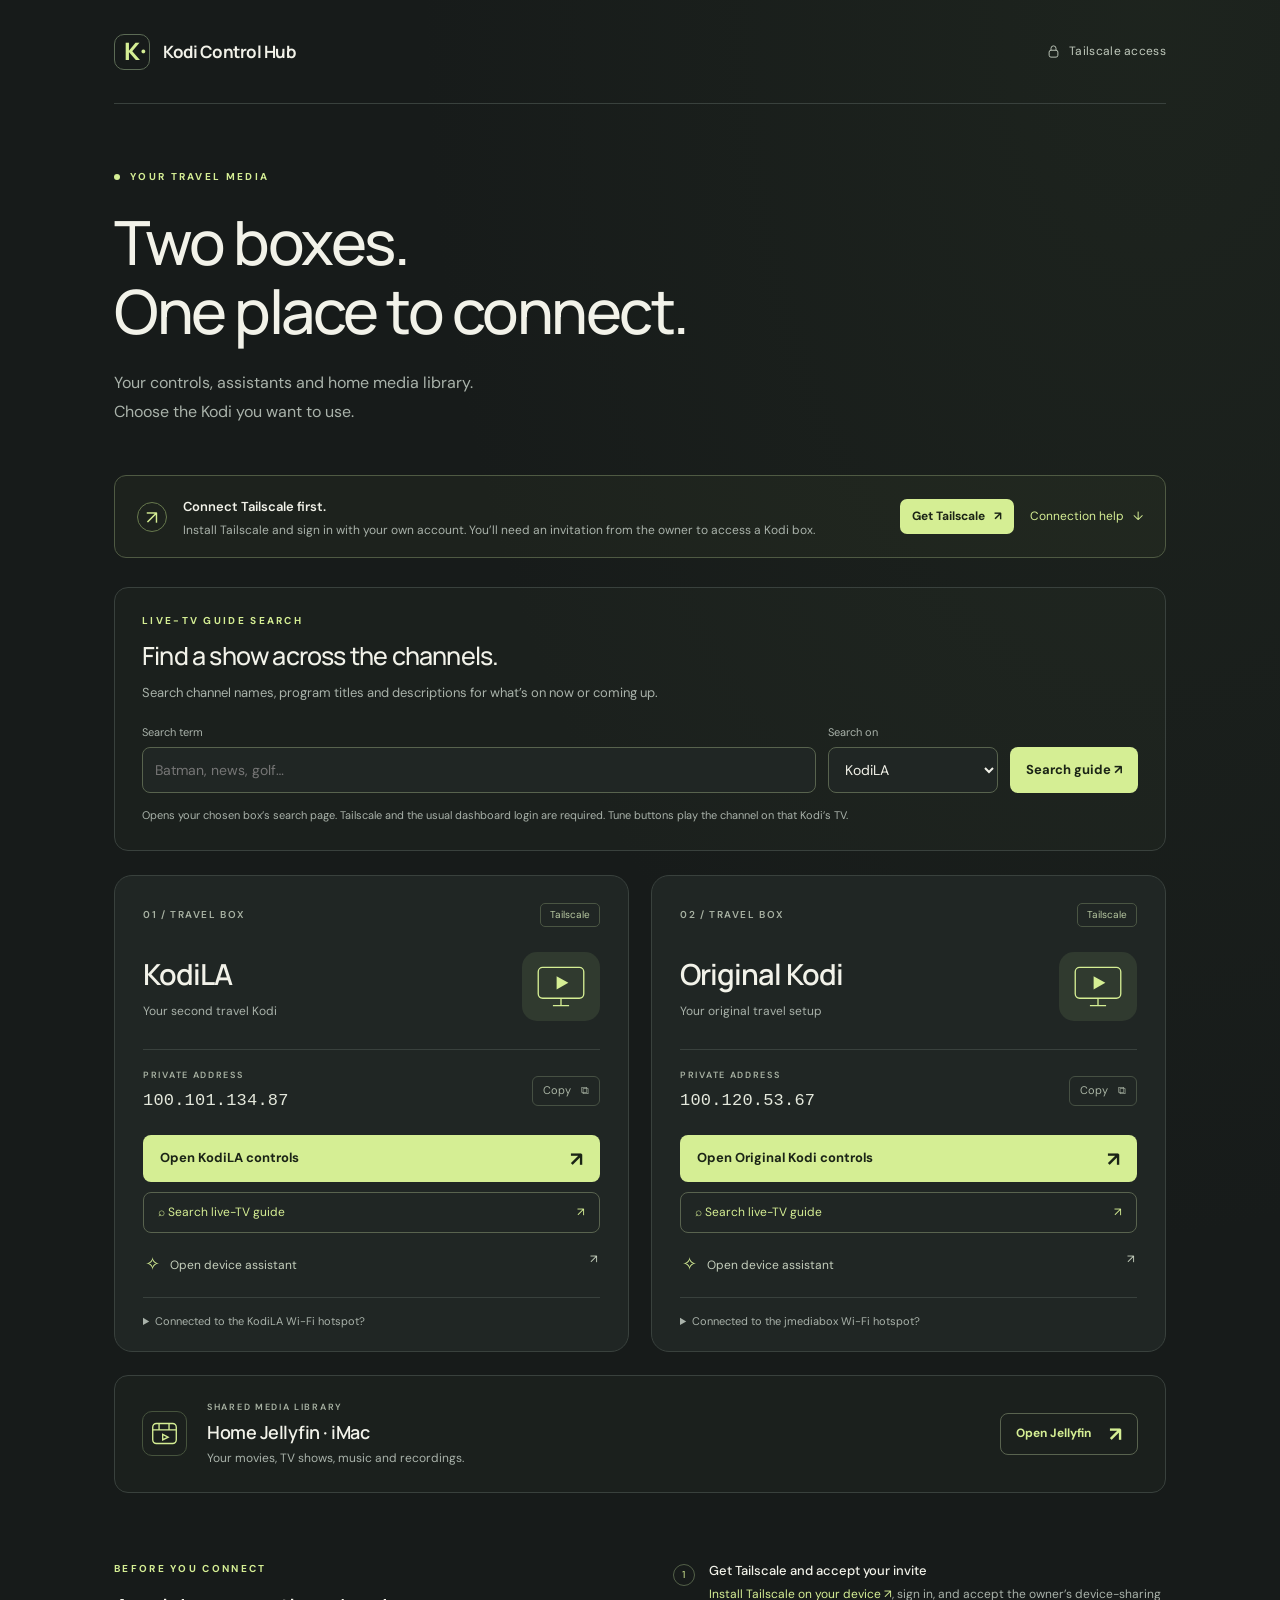
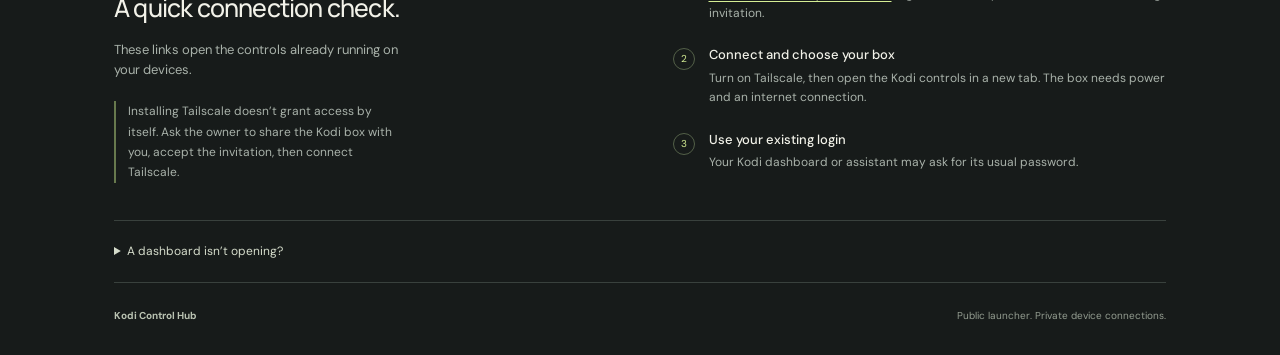
==== index.html @ d9ccdc65 "Add live TV channel and program guide search" ====
<!doctype html>
<html lang="en">
<head>
  <meta charset="utf-8"><meta name="viewport" content="width=device-width, initial-scale=1">
  <meta name="description" content="Access links for KodiLA, Original Kodi and the iMac media library. Tailscale access is required.">
  <meta name="theme-color" content="#171b1a">
  <title>Kodi Control Hub</title>
  <link rel="icon" href="icon.svg" type="image/svg+xml">
  <link rel="stylesheet" href="style.css">
</head>
<body>
  <div class="shell">
    <header class="topbar"><a class="brand" href="./" aria-label="Kodi Control Hub home"><span class="brand-mark" aria-hidden="true">K<span>·</span></span><span>Kodi Control Hub</span></a><span class="private"><svg viewBox="0 0 24 24" aria-hidden="true"><rect x="5" y="10" width="14" height="11" rx="3"/><path d="M8 10V7a4 4 0 0 1 8 0v3"/></svg>Tailscale access</span></header>
    <main>
      <section class="intro"><div class="eyebrow"><span></span> YOUR TRAVEL MEDIA</div><h1>Two boxes.<br>One place to connect.</h1><p>Your controls, assistants and home media library.<br class="desktop-break"> Choose the Kodi you want to use.</p></section>
      <aside class="connection-note"><span class="connection-icon" aria-hidden="true">↗</span><div><strong>Connect Tailscale first.</strong><p>Install Tailscale and sign in with your own account. You’ll need an invitation from the owner to access a Kodi box.</p></div><nav class="connection-actions" aria-label="Tailscale setup"><a class="get-tailscale" href="https://tailscale.com/download" target="_blank" rel="noopener noreferrer">Get Tailscale <span aria-hidden="true">↗</span></a><a href="#connection-help">Connection help <span aria-hidden="true">↓</span></a></nav></aside>
      <section class="hub-tv-search" aria-labelledby="hub-search-title"><div class="eyebrow">LIVE-TV GUIDE SEARCH</div><h2 id="hub-search-title">Find a show across the channels.</h2><p>Search channel names, program titles and descriptions for what’s on now or coming up.</p><form id="live-tv-search" action="http://100.101.134.87:18802/tv-search" method="get" target="_blank" rel="noopener noreferrer"><div class="search-field"><label for="live-tv-query">Search term</label><input id="live-tv-query" name="q" type="search" maxlength="120" required placeholder="Batman, news, golf…" enterkeyhint="search"></div><div class="search-field"><label for="live-tv-device">Search on</label><select id="live-tv-device"><option value="la">KodiLA</option><option value="original">Original Kodi</option></select></div><button type="submit">Search guide <span aria-hidden="true">↗</span></button></form><p class="search-caption">Opens your chosen box’s search page. Tailscale and the usual dashboard login are required. Tune buttons play the channel on that Kodi’s TV.</p></section>
      <section class="devices" aria-label="Your Kodi machines">
        <article class="device" data-device="la">
          <div class="card-top"><span class="device-number">01 / TRAVEL BOX</span><span class="connection-tag">Tailscale</span></div>
          <div class="device-heading"><div><h2>KodiLA</h2><p>Your second travel Kodi</p></div><div class="screen-icon" aria-hidden="true"><svg viewBox="0 0 76 64"><rect x="7" y="6" width="62" height="42" rx="6"/><path d="M27 58h22M38 48v10"/><path class="play" d="m32 18 16 9-16 9z"/></svg></div></div>
          <div class="address-row"><div><span class="field-label">PRIVATE ADDRESS</span><code>100.101.134.87</code></div><button class="copy" data-copy="http://100.101.134.87:18802" aria-label="Copy KodiLA dashboard address">Copy <span aria-hidden="true">⧉</span></button></div>
          <a class="button primary" href="http://100.101.134.87:18802/" target="_blank" rel="noopener noreferrer">Open KodiLA controls <span aria-hidden="true">↗</span></a>
          <a class="guide-search" href="http://100.101.134.87:18802/tv-search" target="_blank" rel="noopener noreferrer"><span>⌕ Search live-TV guide</span><span aria-hidden="true">↗</span></a>
          <a class="assistant" href="http://100.101.134.87:18800/" target="_blank" rel="noopener noreferrer"><span><span class="spark" aria-hidden="true">✧</span> Open device assistant</span><span aria-hidden="true">↗</span></a>
          <details class="hotspot"><summary>Connected to the KodiLA Wi-Fi hotspot?</summary><p>Open controls at the hotspot address. Tailscale is not required on this connection.</p><a href="http://172.31.253.1/" target="_blank" rel="noopener noreferrer">172.31.253.1 <span aria-hidden="true">↗</span></a></details>
        </article>
        <article class="device" data-device="original">
          <div class="card-top"><span class="device-number">02 / TRAVEL BOX</span><span class="connection-tag">Tailscale</span></div>
          <div class="device-heading"><div><h2>Original Kodi</h2><p>Your original travel setup</p></div><div class="screen-icon" aria-hidden="true"><svg viewBox="0 0 76 64"><rect x="7" y="6" width="62" height="42" rx="6"/><path d="M27 58h22M38 48v10"/><path class="play" d="m32 18 16 9-16 9z"/></svg></div></div>
          <div class="address-row"><div><span class="field-label">PRIVATE ADDRESS</span><code>100.120.53.67</code></div><button class="copy" data-copy="http://100.120.53.67:18802" aria-label="Copy Original Kodi dashboard address">Copy <span aria-hidden="true">⧉</span></button></div>
          <a class="button primary" href="http://100.120.53.67:18802/" target="_blank" rel="noopener noreferrer">Open Original Kodi controls <span aria-hidden="true">↗</span></a>
          <a class="guide-search" href="http://100.120.53.67:18802/tv-search" target="_blank" rel="noopener noreferrer"><span>⌕ Search live-TV guide</span><span aria-hidden="true">↗</span></a>
          <a class="assistant" href="http://100.120.53.67:18800/" target="_blank" rel="noopener noreferrer"><span><span class="spark" aria-hidden="true">✧</span> Open device assistant</span><span aria-hidden="true">↗</span></a>
          <details class="hotspot"><summary>Connected to the jmediabox Wi-Fi hotspot?</summary><p>Open controls at the hotspot address. Tailscale is not required on this connection.</p><a href="http://172.31.254.1/" target="_blank" rel="noopener noreferrer">172.31.254.1 <span aria-hidden="true">↗</span></a></details>
        </article>
      </section>
      <section class="library" aria-labelledby="library-title"><div class="library-icon" aria-hidden="true"><svg viewBox="0 0 32 32"><rect x="3" y="5" width="26" height="22" rx="4"/><path d="M3 12h26M10 5v7M21 5v7m-7 5 6 3-6 3z"/></svg></div><div><span class="field-label">SHARED MEDIA LIBRARY</span><h2 id="library-title">Home Jellyfin · iMac</h2><p>Your movies, TV shows, music and recordings.</p></div><a class="button secondary" href="http://100.117.16.53:8096/" target="_blank" rel="noopener noreferrer">Open Jellyfin <span aria-hidden="true">↗</span></a></section>
      <section class="help" id="connection-help"><div><span class="eyebrow">BEFORE YOU CONNECT</span><h2>A quick connection check.</h2><p>These links open the controls already running on your devices.</p><p class="access-explainer">Installing Tailscale doesn’t grant access by itself. Ask the owner to share the Kodi box with you, accept the invitation, then connect Tailscale.</p></div><div class="steps"><div><span>1</span><p><strong>Get Tailscale and accept your invite</strong><a class="inline-link" href="https://tailscale.com/download" target="_blank" rel="noopener noreferrer">Install Tailscale on your device ↗</a>, sign in, and accept the owner’s device-sharing invitation.</p></div><div><span>2</span><p><strong>Connect and choose your box</strong>Turn on Tailscale, then open the Kodi controls in a new tab. The box needs power and an internet connection.</p></div><div><span>3</span><p><strong>Use your existing login</strong>Your Kodi dashboard or assistant may ask for its usual password.</p></div></div></section>
      <details class="troubleshooting"><summary>A dashboard isn’t opening?</summary><p>Confirm Tailscale is connected and the Kodi box is powered on. Try the same link in your regular browser if an in-app browser cannot reach it. When using a box’s own Wi-Fi hotspot, use the hotspot link on its card instead.</p><p>This page does not monitor device status. Opening a link checks the connection from the device you are using.</p></details>
    </main>
    <footer><span>Kodi Control Hub</span><span>Public launcher. Private device connections.</span></footer>
  </div>
  <div class="toast" role="status" aria-live="polite"></div>
  <script src="app.js" defer></script>
</body>
</html>
---- style.css ----
@import url('https://fonts.googleapis.com/css2?family=DM+Sans:wght@400;500;600;700&family=Manrope:wght@400;500;600;700;800&display=swap');
.hub-tv-search{border:1px solid var(--line);border-radius:14px;background:#d5ee9406;padding:25px 27px;margin-bottom:24px}.hub-tv-search h2{font-family:Manrope,system-ui,sans-serif;font-size:25px;line-height:1.35;font-weight:500;letter-spacing:-.8px;margin:10px 0}.hub-tv-search>p{font-size:13px;color:var(--muted);margin:0 0 20px}.hub-tv-search form{display:grid;grid-template-columns:minmax(0,1fr) 170px auto;gap:12px;align-items:end}.search-field{display:flex;flex-direction:column;gap:6px}.search-field label{font-size:11px;color:var(--muted)}.search-field input,.search-field select{width:100%;min-width:0;min-height:46px;border:1px solid #58634e;border-radius:8px;padding:10px 12px;background:var(--card);color:var(--text);font:inherit;font-size:14px}.hub-tv-search button{min-height:46px;border:0;border-radius:8px;background:var(--accent);color:var(--dark);padding:10px 16px;cursor:pointer;font-size:13px;font-weight:700;white-space:nowrap}.hub-tv-search button:hover{background:#e2f8ac}.hub-tv-search .search-caption{font-size:11px;line-height:1.7;margin:13px 0 0}.guide-search{display:flex;justify-content:space-between;align-items:center;border:1px solid #59634f;border-radius:8px;color:var(--accent);padding:10px 14px;margin-top:10px;font-size:12px}.guide-search:hover{background:#d5ee9410}@media(max-width:740px){.hub-tv-search{padding:22px}.hub-tv-search form{grid-template-columns:minmax(0,1fr) auto}.hub-tv-search .search-field:first-child{grid-column:1/-1}}
.connection-actions{display:flex;align-items:center;gap:16px;margin-left:auto;flex-shrink:0}.connection-actions a{white-space:nowrap;font-size:12px;color:var(--accent)}.connection-actions .get-tailscale{padding:8px 12px;background:var(--accent);color:var(--dark);border-radius:7px;font-weight:700}.connection-actions .get-tailscale:hover{background:#e2f8ac}.connection-actions a span{margin-left:6px}.inline-link{color:var(--accent);text-decoration:underline;text-underline-offset:3px}.help>div>.access-explainer{font-size:12px;line-height:1.7;border-left:2px solid #67794d;padding-left:12px;margin-top:20px}@media(max-width:740px){.connection-note .connection-actions{margin-left:42px;flex-wrap:wrap;gap:12px;min-width:0}}
:root{color-scheme:dark;--bg:#171b1a;--card:#202624;--line:#39413d;--text:#f2f2e9;--muted:#a9b2aa;--accent:#d5ee94;--dark:#1b2416}*{box-sizing:border-box}html{scroll-behavior:smooth;scroll-padding-top:30px}body{margin:0;background:var(--bg);color:var(--text);font-family:'DM Sans',system-ui,sans-serif;font-size:16px;line-height:1.6;background-image:radial-gradient(ellipse at 90% 0%,#35452d35,transparent 45%)}a{color:inherit;text-decoration:none}button{font:inherit}a,button,summary{-webkit-tap-highlight-color:transparent}a:focus-visible,button:focus-visible,summary:focus-visible{outline:3px solid var(--accent);outline-offset:5px}button,a,summary{touch-action:manipulation}.shell{max-width:1140px;margin:auto;padding:0 44px}.topbar{height:104px;display:flex;align-items:center;justify-content:space-between;border-bottom:1px solid var(--line)}.brand{display:flex;align-items:center;gap:13px;font-family:Manrope,system-ui,sans-serif;font-size:17px;font-weight:700;letter-spacing:-.5px}.brand-mark{display:grid;place-content:center;width:36px;height:36px;border:1px solid #5c6b55;border-radius:10px;color:var(--accent);font-size:24px;font-weight:800;position:relative}.brand-mark span{position:absolute;right:3px;bottom:-1px}.private{display:flex;gap:8px;align-items:center;font-size:12px;letter-spacing:.3px;color:#c0c9bc}.private svg{width:15px;height:15px;fill:none;stroke:currentColor;stroke-width:1.5}.intro{padding:65px 0 33px}.eyebrow{font-size:10px;letter-spacing:2.3px;font-weight:700;color:var(--accent);display:flex;align-items:center;gap:10px}.eyebrow>span{width:6px;height:6px;background:var(--accent);border-radius:100%}h1{font-family:Manrope,system-ui,sans-serif;font-size:clamp(39px,5vw,61px);font-weight:500;line-height:1.13;letter-spacing:-2.5px;margin:23px 0 23px}.intro>p{color:var(--muted);font-size:16px;line-height:1.8}.connection-note{display:flex;align-items:center;gap:16px;border:1px solid #4f5a43;background:#9db9680b;border-radius:12px;padding:17px 22px;margin:0 0 29px}.connection-icon{flex-shrink:0;border:1px solid #67794d;color:var(--accent);width:30px;height:30px;display:grid;place-items:center;border-radius:50%;font-size:19px}.connection-note strong{font-size:13px;font-weight:600}.connection-note p{margin:2px 0 0;color:var(--muted);font-size:12px}.connection-note>a{white-space:nowrap;font-size:12px;color:var(--accent);margin-left:auto}.connection-note>a span{margin-left:8px}.devices{display:grid;grid-template-columns:1fr 1fr;gap:22px}.device{background:var(--card);border:1px solid var(--line);border-radius:18px;padding:27px 28px 17px;min-width:0}.card-top{display:flex;justify-content:space-between;align-items:center}.device-number{font-size:10px;color:#a8b2a3;font-weight:600;letter-spacing:1.6px}.connection-tag{font-size:10px;padding:3px 9px;border:1px solid #4a5543;border-radius:5px;color:#b8c9a2}.device-heading{display:flex;align-items:center;justify-content:space-between;padding:24px 0 27px;gap:14px}.device h2{font-family:Manrope,system-ui,sans-serif;font-size:29px;letter-spacing:-1px;font-weight:600;margin:0}.device-heading p{color:var(--muted);font-size:12px;margin:5px 0 0}.screen-icon{height:69px;width:78px;flex-shrink:0;background:#303a2f;border-radius:15px;padding:11px;color:var(--accent)}.screen-icon svg{width:100%;height:100%;fill:none;stroke:currentColor;stroke-width:1.8}.screen-icon .play{fill:currentColor;stroke:none}.address-row{border-top:1px solid var(--line);padding:18px 0 21px;display:flex;justify-content:space-between;align-items:center;gap:12px}.field-label{font-size:9px;letter-spacing:1.7px;color:#a8b2a3;font-weight:600;display:block}code{font-size:17px;letter-spacing:.2px;display:block;margin-top:5px;color:#e4e8dc}.copy{background:transparent;color:#aab5a5;border:1px solid #465043;border-radius:6px;padding:5px 10px;cursor:pointer;font-size:11px}.copy span{margin-left:7px}.copy:hover{color:var(--accent);border-color:#849468}.button{display:flex;justify-content:space-between;align-items:center;gap:18px;font-size:13px;font-weight:700;min-height:47px;padding:12px 17px;border-radius:8px;transition:background .15s,transform .15s}.button:hover{transform:translateY(-1px)}.button.primary{color:var(--dark);background:var(--accent)}.button.primary:hover{background:#e2f8ac}.button>span{font-size:20px;line-height:1}.assistant{display:flex;justify-content:space-between;gap:10px;font-size:12px;padding:17px 2px 18px;color:#c5cfbd}.assistant:hover{color:var(--accent)}.spark{color:var(--accent);font-size:18px;margin-right:7px;vertical-align:-1px}.hotspot{border-top:1px solid var(--line);padding-top:12px;color:var(--muted);font-size:11px}.hotspot summary{cursor:pointer;line-height:1.6;padding:3px 0}.hotspot p{margin:12px 0 7px}.hotspot a{display:flex;justify-content:space-between;font-family:monospace;color:var(--accent);padding:6px 0 12px;font-size:13px}.library{margin-top:23px;background:#d5ee9406;border:1px solid var(--line);border-radius:14px;padding:24px 27px;display:flex;align-items:center;gap:20px}.library-icon{height:45px;width:45px;flex-shrink:0;padding:7px;color:var(--accent);border:1px solid #46533d;border-radius:10px}.library-icon svg{height:100%;width:100%;fill:none;stroke:currentColor;stroke-width:1.5}.library h2{font-family:Manrope,system-ui,sans-serif;font-size:18px;letter-spacing:-.5px;font-weight:600;margin:4px 0 0}.library p{font-size:12px;color:var(--muted);margin:2px 0 0}.secondary{margin-left:auto;border:1px solid #59634f;color:var(--accent);white-space:nowrap;font-size:12px;min-height:42px;padding:9px 15px}.secondary:hover{background:#d5ee9410}.help{display:grid;grid-template-columns:1fr 1fr;gap:65px;margin-top:68px;padding-bottom:25px}.help h2{font-family:Manrope,system-ui,sans-serif;font-size:25px;line-height:1.3;letter-spacing:-.8px;font-weight:500;margin:15px 0}.help>div>p{font-size:13px;color:var(--muted);max-width:290px}.steps>div{display:flex;gap:14px;margin-bottom:22px}.steps>div>span{font-size:10px;width:22px;height:22px;border:1px solid #536048;border-radius:50%;display:grid;place-content:center;flex-shrink:0;color:var(--accent);margin-top:3px}.steps p{font-size:12px;color:var(--muted);margin:0}.steps strong{display:block;color:var(--text);font-size:13px;font-weight:500;margin-bottom:3px}.troubleshooting{border-top:1px solid var(--line);padding:21px 0;color:var(--muted);font-size:12px}.troubleshooting summary{cursor:pointer;color:#d5dccb}.troubleshooting p{max-width:750px}footer{display:flex;justify-content:space-between;gap:15px;padding:25px 0 31px;border-top:1px solid var(--line);font-size:10px;color:#949d91}footer>span:first-child{font-weight:700;color:#bac3b2}.toast{position:fixed;bottom:26px;left:50%;transform:translate(-50%,20px);padding:11px 19px;background:var(--accent);color:#182013;border-radius:9px;font-size:13px;box-shadow:0 6px 30px #0004;opacity:0;pointer-events:none;transition:opacity .2s,transform .2s}.toast.visible{opacity:1;transform:translate(-50%,0)}@media(max-width:740px){.shell{padding:0 22px;max-width:540px}.topbar{height:82px}.brand{font-size:15px;gap:9px}.private{font-size:10px;gap:5px}.intro{padding-top:42px}h1{letter-spacing:-1.8px;font-size:43px}.intro>p{font-size:14px}.connection-note{padding:15px;gap:12px;align-items:flex-start;flex-wrap:wrap}.connection-note>div{flex:1;min-width:180px}.connection-note>a{margin-left:42px}.devices{grid-template-columns:1fr;gap:19px}.device{padding:25px 24px 16px}.device h2{font-size:28px}.library{padding:23px;gap:14px;flex-wrap:wrap}.library>div:nth-child(2){flex:1;min-width:190px}.secondary{margin:6px 0 0 59px}.help{grid-template-columns:1fr;gap:18px;margin-top:43px}.help>div>p{max-width:none}.steps>div{margin-bottom:20px}footer{font-size:9px;flex-direction:column;gap:4px}.desktop-break{display:none}}@media(prefers-reduced-motion:reduce){html{scroll-behavior:auto}*{transition:none!important}}
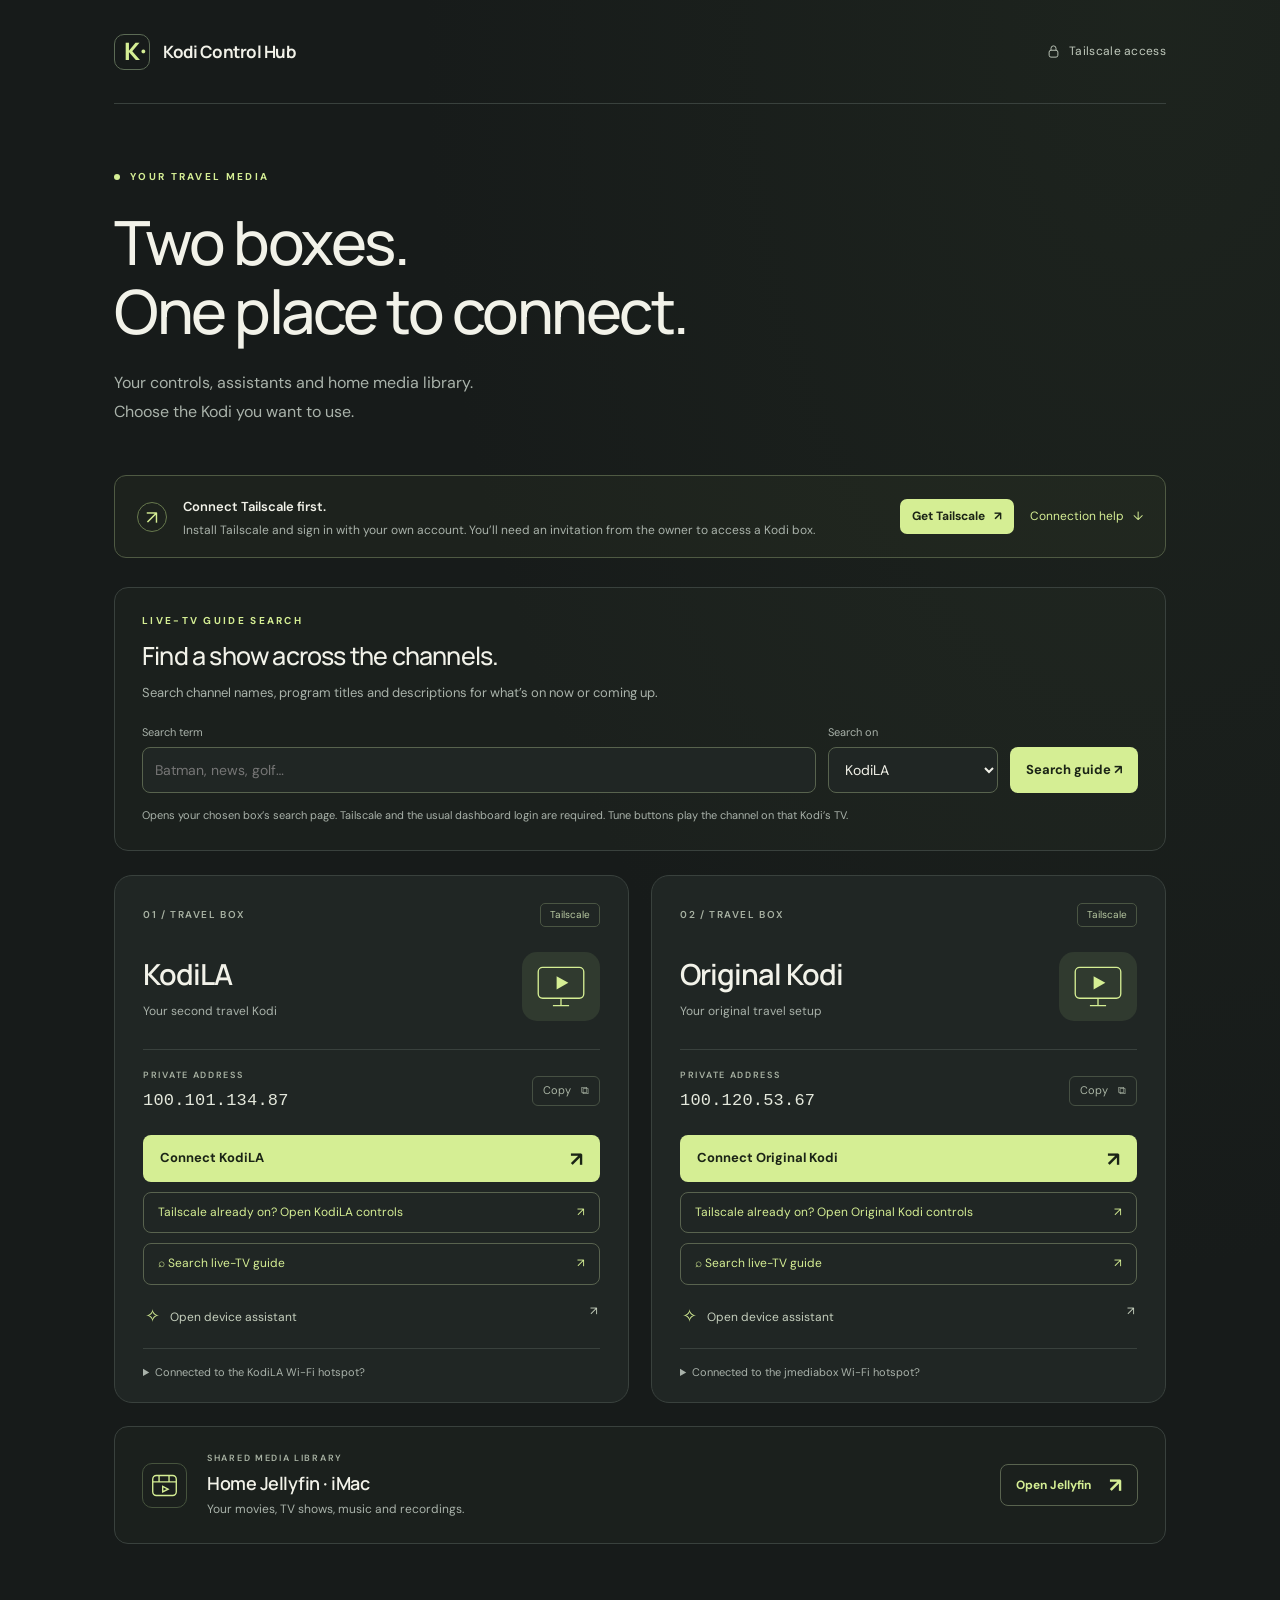
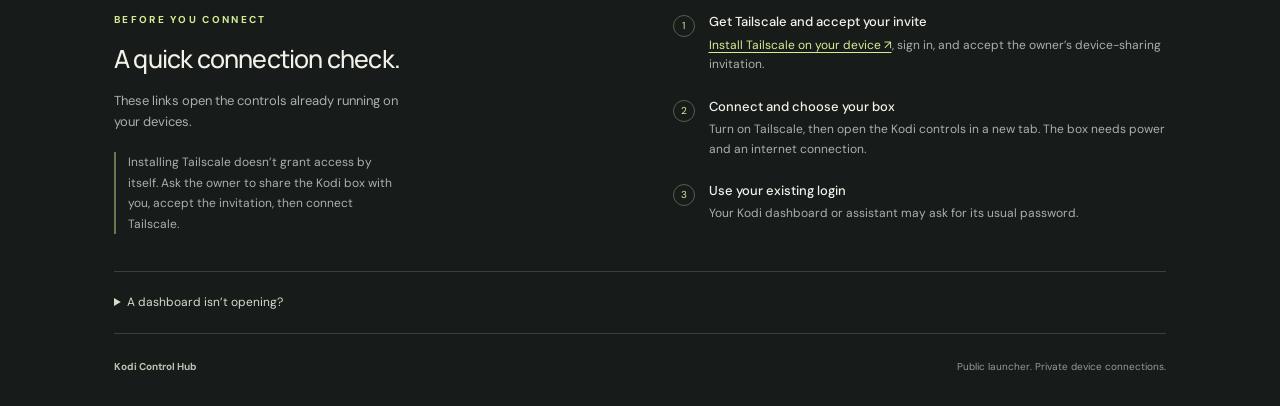
==== commit 37fd58d0: "Add per-box Tailscale app connection handoff" ====
--- a/index.html
+++ b/index.html
@@ -20,7 +20,8 @@
           <div class="card-top"><span class="device-number">01 / TRAVEL BOX</span><span class="connection-tag">Tailscale</span></div>
           <div class="device-heading"><div><h2>KodiLA</h2><p>Your second travel Kodi</p></div><div class="screen-icon" aria-hidden="true"><svg viewBox="0 0 76 64"><rect x="7" y="6" width="62" height="42" rx="6"/><path d="M27 58h22M38 48v10"/><path class="play" d="m32 18 16 9-16 9z"/></svg></div></div>
           <div class="address-row"><div><span class="field-label">PRIVATE ADDRESS</span><code>100.101.134.87</code></div><button class="copy" data-copy="http://100.101.134.87:18802" aria-label="Copy KodiLA dashboard address">Copy <span aria-hidden="true">⧉</span></button></div>
-          <a class="button primary" href="http://100.101.134.87:18802/" target="_blank" rel="noopener noreferrer">Open KodiLA controls <span aria-hidden="true">↗</span></a>
+          <a class="button primary" href="connect.html?device=la" data-connect-device="la">Connect KodiLA <span aria-hidden="true">↗</span></a>
+          <a class="guide-search" href="http://100.101.134.87:18802/" target="_blank" rel="noopener noreferrer"><span>Tailscale already on? Open KodiLA controls</span><span aria-hidden="true">↗</span></a>
           <a class="guide-search" href="http://100.101.134.87:18802/tv-search" target="_blank" rel="noopener noreferrer"><span>⌕ Search live-TV guide</span><span aria-hidden="true">↗</span></a>
           <a class="assistant" href="http://100.101.134.87:18800/" target="_blank" rel="noopener noreferrer"><span><span class="spark" aria-hidden="true">✧</span> Open device assistant</span><span aria-hidden="true">↗</span></a>
           <details class="hotspot"><summary>Connected to the KodiLA Wi-Fi hotspot?</summary><p>Open controls at the hotspot address. Tailscale is not required on this connection.</p><a href="http://172.31.253.1/" target="_blank" rel="noopener noreferrer">172.31.253.1 <span aria-hidden="true">↗</span></a></details>
@@ -29,12 +30,14 @@
           <div class="card-top"><span class="device-number">02 / TRAVEL BOX</span><span class="connection-tag">Tailscale</span></div>
           <div class="device-heading"><div><h2>Original Kodi</h2><p>Your original travel setup</p></div><div class="screen-icon" aria-hidden="true"><svg viewBox="0 0 76 64"><rect x="7" y="6" width="62" height="42" rx="6"/><path d="M27 58h22M38 48v10"/><path class="play" d="m32 18 16 9-16 9z"/></svg></div></div>
           <div class="address-row"><div><span class="field-label">PRIVATE ADDRESS</span><code>100.120.53.67</code></div><button class="copy" data-copy="http://100.120.53.67:18802" aria-label="Copy Original Kodi dashboard address">Copy <span aria-hidden="true">⧉</span></button></div>
-          <a class="button primary" href="http://100.120.53.67:18802/" target="_blank" rel="noopener noreferrer">Open Original Kodi controls <span aria-hidden="true">↗</span></a>
+          <a class="button primary" href="connect.html?device=original" data-connect-device="original">Connect Original Kodi <span aria-hidden="true">↗</span></a>
+          <a class="guide-search" href="http://100.120.53.67:18802/" target="_blank" rel="noopener noreferrer"><span>Tailscale already on? Open Original Kodi controls</span><span aria-hidden="true">↗</span></a>
           <a class="guide-search" href="http://100.120.53.67:18802/tv-search" target="_blank" rel="noopener noreferrer"><span>⌕ Search live-TV guide</span><span aria-hidden="true">↗</span></a>
           <a class="assistant" href="http://100.120.53.67:18800/" target="_blank" rel="noopener noreferrer"><span><span class="spark" aria-hidden="true">✧</span> Open device assistant</span><span aria-hidden="true">↗</span></a>
           <details class="hotspot"><summary>Connected to the jmediabox Wi-Fi hotspot?</summary><p>Open controls at the hotspot address. Tailscale is not required on this connection.</p><a href="http://172.31.254.1/" target="_blank" rel="noopener noreferrer">172.31.254.1 <span aria-hidden="true">↗</span></a></details>
         </article>
       </section>
+      <section class="connection-panel" id="connection-panel" aria-labelledby="connection-title" hidden><h2 id="connection-title">Connect to your Kodi</h2><p id="connection-status" role="status" aria-live="polite"></p><div class="connect-buttons"><a class="button primary" id="connection-app" href="https://tailscale.com/download" hidden>Open Tailscale app ↗</a><a class="button secondary" id="connection-controls" href="./">Open controls</a><button class="copy" id="connection-cancel" type="button" hidden>Cancel automatic opening</button></div><p class="connection-caption">Tap Connect in Tailscale if needed, then return to this page. It will open the selected box’s controls. The webpage cannot confirm VPN status or switch it on silently.</p></section>
       <section class="library" aria-labelledby="library-title"><div class="library-icon" aria-hidden="true"><svg viewBox="0 0 32 32"><rect x="3" y="5" width="26" height="22" rx="4"/><path d="M3 12h26M10 5v7M21 5v7m-7 5 6 3-6 3z"/></svg></div><div><span class="field-label">SHARED MEDIA LIBRARY</span><h2 id="library-title">Home Jellyfin · iMac</h2><p>Your movies, TV shows, music and recordings.</p></div><a class="button secondary" href="http://100.117.16.53:8096/" target="_blank" rel="noopener noreferrer">Open Jellyfin <span aria-hidden="true">↗</span></a></section>
       <section class="help" id="connection-help"><div><span class="eyebrow">BEFORE YOU CONNECT</span><h2>A quick connection check.</h2><p>These links open the controls already running on your devices.</p><p class="access-explainer">Installing Tailscale doesn’t grant access by itself. Ask the owner to share the Kodi box with you, accept the invitation, then connect Tailscale.</p></div><div class="steps"><div><span>1</span><p><strong>Get Tailscale and accept your invite</strong><a class="inline-link" href="https://tailscale.com/download" target="_blank" rel="noopener noreferrer">Install Tailscale on your device ↗</a>, sign in, and accept the owner’s device-sharing invitation.</p></div><div><span>2</span><p><strong>Connect and choose your box</strong>Turn on Tailscale, then open the Kodi controls in a new tab. The box needs power and an internet connection.</p></div><div><span>3</span><p><strong>Use your existing login</strong>Your Kodi dashboard or assistant may ask for its usual password.</p></div></div></section>
       <details class="troubleshooting"><summary>A dashboard isn’t opening?</summary><p>Confirm Tailscale is connected and the Kodi box is powered on. Try the same link in your regular browser if an in-app browser cannot reach it. When using a box’s own Wi-Fi hotspot, use the hotspot link on its card instead.</p><p>This page does not monitor device status. Opening a link checks the connection from the device you are using.</p></details>
@@ -43,5 +46,6 @@
   </div>
   <div class="toast" role="status" aria-live="polite"></div>
   <script src="app.js" defer></script>
+  <script src="connection.js" defer></script>
 </body>
 </html>
--- a/style.css
+++ b/style.css
@@ -1,4 +1,5 @@
 @import url('https://fonts.googleapis.com/css2?family=DM+Sans:wght@400;500;600;700&family=Manrope:wght@400;500;600;700;800&display=swap');
+.connection-panel{margin-top:24px;border:1px solid #67794d;border-radius:14px;padding:24px 27px;background:#d5ee9409}.connection-panel h2{font-family:Manrope,system-ui,sans-serif;font-size:23px;margin:0 0 12px}.connection-panel p{color:var(--muted);font-size:14px}.connect-buttons{display:flex;align-items:center;gap:12px;flex-wrap:wrap}.connect-buttons .secondary{margin:0}.connect-buttons .copy{min-height:42px}.connection-panel .connection-caption{font-size:12px;margin-bottom:0}.connection-panel[hidden],.connect-buttons [hidden]{display:none!important}@media(max-width:740px){.connection-panel{padding:22px}.connect-buttons{align-items:stretch;flex-direction:column}.connect-buttons .button{width:100%;margin:0}}
 .hub-tv-search{border:1px solid var(--line);border-radius:14px;background:#d5ee9406;padding:25px 27px;margin-bottom:24px}.hub-tv-search h2{font-family:Manrope,system-ui,sans-serif;font-size:25px;line-height:1.35;font-weight:500;letter-spacing:-.8px;margin:10px 0}.hub-tv-search>p{font-size:13px;color:var(--muted);margin:0 0 20px}.hub-tv-search form{display:grid;grid-template-columns:minmax(0,1fr) 170px auto;gap:12px;align-items:end}.search-field{display:flex;flex-direction:column;gap:6px}.search-field label{font-size:11px;color:var(--muted)}.search-field input,.search-field select{width:100%;min-width:0;min-height:46px;border:1px solid #58634e;border-radius:8px;padding:10px 12px;background:var(--card);color:var(--text);font:inherit;font-size:14px}.hub-tv-search button{min-height:46px;border:0;border-radius:8px;background:var(--accent);color:var(--dark);padding:10px 16px;cursor:pointer;font-size:13px;font-weight:700;white-space:nowrap}.hub-tv-search button:hover{background:#e2f8ac}.hub-tv-search .search-caption{font-size:11px;line-height:1.7;margin:13px 0 0}.guide-search{display:flex;justify-content:space-between;align-items:center;border:1px solid #59634f;border-radius:8px;color:var(--accent);padding:10px 14px;margin-top:10px;font-size:12px}.guide-search:hover{background:#d5ee9410}@media(max-width:740px){.hub-tv-search{padding:22px}.hub-tv-search form{grid-template-columns:minmax(0,1fr) auto}.hub-tv-search .search-field:first-child{grid-column:1/-1}}
 .connection-actions{display:flex;align-items:center;gap:16px;margin-left:auto;flex-shrink:0}.connection-actions a{white-space:nowrap;font-size:12px;color:var(--accent)}.connection-actions .get-tailscale{padding:8px 12px;background:var(--accent);color:var(--dark);border-radius:7px;font-weight:700}.connection-actions .get-tailscale:hover{background:#e2f8ac}.connection-actions a span{margin-left:6px}.inline-link{color:var(--accent);text-decoration:underline;text-underline-offset:3px}.help>div>.access-explainer{font-size:12px;line-height:1.7;border-left:2px solid #67794d;padding-left:12px;margin-top:20px}@media(max-width:740px){.connection-note .connection-actions{margin-left:42px;flex-wrap:wrap;gap:12px;min-width:0}}
 :root{color-scheme:dark;--bg:#171b1a;--card:#202624;--line:#39413d;--text:#f2f2e9;--muted:#a9b2aa;--accent:#d5ee94;--dark:#1b2416}*{box-sizing:border-box}html{scroll-behavior:smooth;scroll-padding-top:30px}body{margin:0;background:var(--bg);color:var(--text);font-family:'DM Sans',system-ui,sans-serif;font-size:16px;line-height:1.6;background-image:radial-gradient(ellipse at 90% 0%,#35452d35,transparent 45%)}a{color:inherit;text-decoration:none}button{font:inherit}a,button,summary{-webkit-tap-highlight-color:transparent}a:focus-visible,button:focus-visible,summary:focus-visible{outline:3px solid var(--accent);outline-offset:5px}button,a,summary{touch-action:manipulation}.shell{max-width:1140px;margin:auto;padding:0 44px}.topbar{height:104px;display:flex;align-items:center;justify-content:space-between;border-bottom:1px solid var(--line)}.brand{display:flex;align-items:center;gap:13px;font-family:Manrope,system-ui,sans-serif;font-size:17px;font-weight:700;letter-spacing:-.5px}.brand-mark{display:grid;place-content:center;width:36px;height:36px;border:1px solid #5c6b55;border-radius:10px;color:var(--accent);font-size:24px;font-weight:800;position:relative}.brand-mark span{position:absolute;right:3px;bottom:-1px}.private{display:flex;gap:8px;align-items:center;font-size:12px;letter-spacing:.3px;color:#c0c9bc}.private svg{width:15px;height:15px;fill:none;stroke:currentColor;stroke-width:1.5}.intro{padding:65px 0 33px}.eyebrow{font-size:10px;letter-spacing:2.3px;font-weight:700;color:var(--accent);display:flex;align-items:center;gap:10px}.eyebrow>span{width:6px;height:6px;background:var(--accent);border-radius:100%}h1{font-family:Manrope,system-ui,sans-serif;font-size:clamp(39px,5vw,61px);font-weight:500;line-height:1.13;letter-spacing:-2.5px;margin:23px 0 23px}.intro>p{color:var(--muted);font-size:16px;line-height:1.8}.connection-note{display:flex;align-items:center;gap:16px;border:1px solid #4f5a43;background:#9db9680b;border-radius:12px;padding:17px 22px;margin:0 0 29px}.connection-icon{flex-shrink:0;border:1px solid #67794d;color:var(--accent);width:30px;height:30px;display:grid;place-items:center;border-radius:50%;font-size:19px}.connection-note strong{font-size:13px;font-weight:600}.connection-note p{margin:2px 0 0;color:var(--muted);font-size:12px}.connection-note>a{white-space:nowrap;font-size:12px;color:var(--accent);margin-left:auto}.connection-note>a span{margin-left:8px}.devices{display:grid;grid-template-columns:1fr 1fr;gap:22px}.device{background:var(--card);border:1px solid var(--line);border-radius:18px;padding:27px 28px 17px;min-width:0}.card-top{display:flex;justify-content:space-between;align-items:center}.device-number{font-size:10px;color:#a8b2a3;font-weight:600;letter-spacing:1.6px}.connection-tag{font-size:10px;padding:3px 9px;border:1px solid #4a5543;border-radius:5px;color:#b8c9a2}.device-heading{display:flex;align-items:center;justify-content:space-between;padding:24px 0 27px;gap:14px}.device h2{font-family:Manrope,system-ui,sans-serif;font-size:29px;letter-spacing:-1px;font-weight:600;margin:0}.device-heading p{color:var(--muted);font-size:12px;margin:5px 0 0}.screen-icon{height:69px;width:78px;flex-shrink:0;background:#303a2f;border-radius:15px;padding:11px;color:var(--accent)}.screen-icon svg{width:100%;height:100%;fill:none;stroke:currentColor;stroke-width:1.8}.screen-icon .play{fill:currentColor;stroke:none}.address-row{border-top:1px solid var(--line);padding:18px 0 21px;display:flex;justify-content:space-between;align-items:center;gap:12px}.field-label{font-size:9px;letter-spacing:1.7px;color:#a8b2a3;font-weight:600;display:block}code{font-size:17px;letter-spacing:.2px;display:block;margin-top:5px;color:#e4e8dc}.copy{background:transparent;color:#aab5a5;border:1px solid #465043;border-radius:6px;padding:5px 10px;cursor:pointer;font-size:11px}.copy span{margin-left:7px}.copy:hover{color:var(--accent);border-color:#849468}.button{display:flex;justify-content:space-between;align-items:center;gap:18px;font-size:13px;font-weight:700;min-height:47px;padding:12px 17px;border-radius:8px;transition:background .15s,transform .15s}.button:hover{transform:translateY(-1px)}.button.primary{color:var(--dark);background:var(--accent)}.button.primary:hover{background:#e2f8ac}.button>span{font-size:20px;line-height:1}.assistant{display:flex;justify-content:space-between;gap:10px;font-size:12px;padding:17px 2px 18px;color:#c5cfbd}.assistant:hover{color:var(--accent)}.spark{color:var(--accent);font-size:18px;margin-right:7px;vertical-align:-1px}.hotspot{border-top:1px solid var(--line);padding-top:12px;color:var(--muted);font-size:11px}.hotspot summary{cursor:pointer;line-height:1.6;padding:3px 0}.hotspot p{margin:12px 0 7px}.hotspot a{display:flex;justify-content:space-between;font-family:monospace;color:var(--accent);padding:6px 0 12px;font-size:13px}.library{margin-top:23px;background:#d5ee9406;border:1px solid var(--line);border-radius:14px;padding:24px 27px;display:flex;align-items:center;gap:20px}.library-icon{height:45px;width:45px;flex-shrink:0;padding:7px;color:var(--accent);border:1px solid #46533d;border-radius:10px}.library-icon svg{height:100%;width:100%;fill:none;stroke:currentColor;stroke-width:1.5}.library h2{font-family:Manrope,system-ui,sans-serif;font-size:18px;letter-spacing:-.5px;font-weight:600;margin:4px 0 0}.library p{font-size:12px;color:var(--muted);margin:2px 0 0}.secondary{margin-left:auto;border:1px solid #59634f;color:var(--accent);white-space:nowrap;font-size:12px;min-height:42px;padding:9px 15px}.secondary:hover{background:#d5ee9410}.help{display:grid;grid-template-columns:1fr 1fr;gap:65px;margin-top:68px;padding-bottom:25px}.help h2{font-family:Manrope,system-ui,sans-serif;font-size:25px;line-height:1.3;letter-spacing:-.8px;font-weight:500;margin:15px 0}.help>div>p{font-size:13px;color:var(--muted);max-width:290px}.steps>div{display:flex;gap:14px;margin-bottom:22px}.steps>div>span{font-size:10px;width:22px;height:22px;border:1px solid #536048;border-radius:50%;display:grid;place-content:center;flex-shrink:0;color:var(--accent);margin-top:3px}.steps p{font-size:12px;color:var(--muted);margin:0}.steps strong{display:block;color:var(--text);font-size:13px;font-weight:500;margin-bottom:3px}.troubleshooting{border-top:1px solid var(--line);padding:21px 0;color:var(--muted);font-size:12px}.troubleshooting summary{cursor:pointer;color:#d5dccb}.troubleshooting p{max-width:750px}footer{display:flex;justify-content:space-between;gap:15px;padding:25px 0 31px;border-top:1px solid var(--line);font-size:10px;color:#949d91}footer>span:first-child{font-weight:700;color:#bac3b2}.toast{position:fixed;bottom:26px;left:50%;transform:translate(-50%,20px);padding:11px 19px;background:var(--accent);color:#182013;border-radius:9px;font-size:13px;box-shadow:0 6px 30px #0004;opacity:0;pointer-events:none;transition:opacity .2s,transform .2s}.toast.visible{opacity:1;transform:translate(-50%,0)}@media(max-width:740px){.shell{padding:0 22px;max-width:540px}.topbar{height:82px}.brand{font-size:15px;gap:9px}.private{font-size:10px;gap:5px}.intro{padding-top:42px}h1{letter-spacing:-1.8px;font-size:43px}.intro>p{font-size:14px}.connection-note{padding:15px;gap:12px;align-items:flex-start;flex-wrap:wrap}.connection-note>div{flex:1;min-width:180px}.connection-note>a{margin-left:42px}.devices{grid-template-columns:1fr;gap:19px}.device{padding:25px 24px 16px}.device h2{font-size:28px}.library{padding:23px;gap:14px;flex-wrap:wrap}.library>div:nth-child(2){flex:1;min-width:190px}.secondary{margin:6px 0 0 59px}.help{grid-template-columns:1fr;gap:18px;margin-top:43px}.help>div>p{max-width:none}.steps>div{margin-bottom:20px}footer{font-size:9px;flex-direction:column;gap:4px}.desktop-break{display:none}}@media(prefers-reduced-motion:reduce){html{scroll-behavior:auto}*{transition:none!important}}
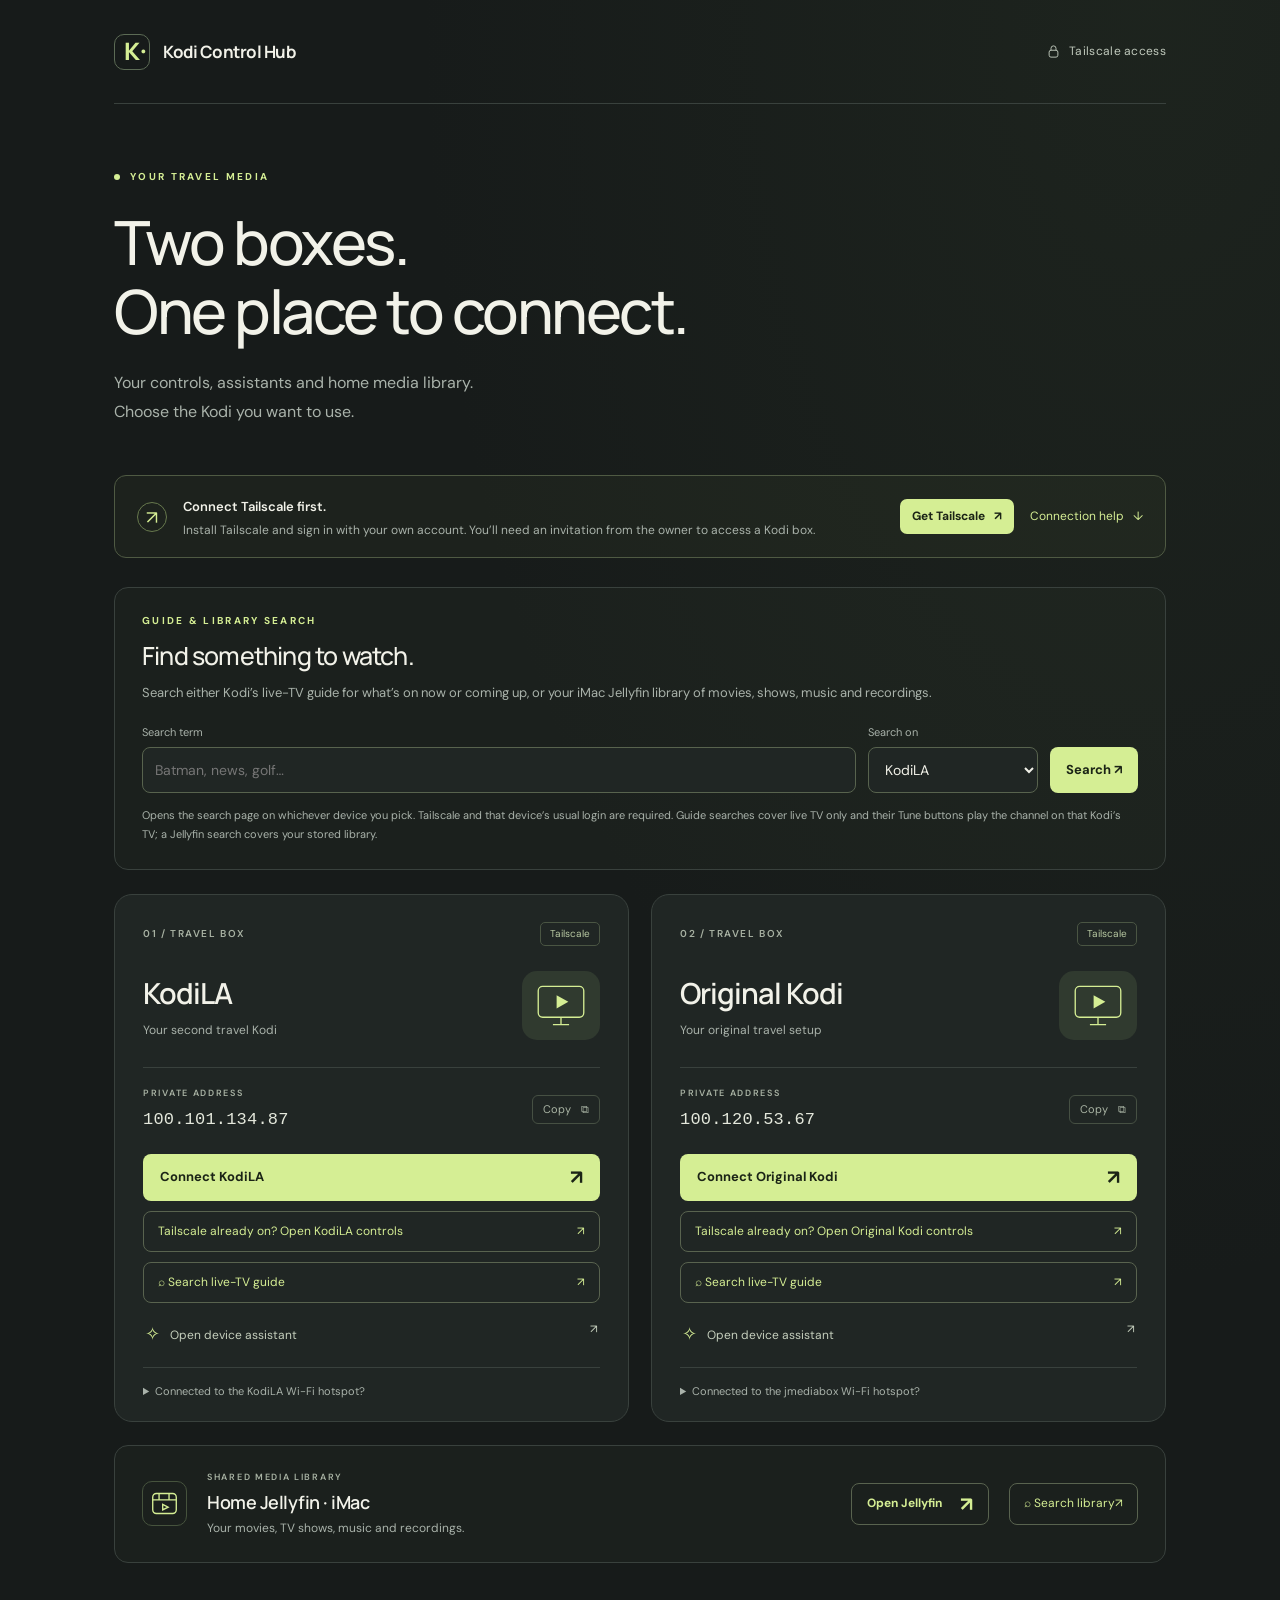
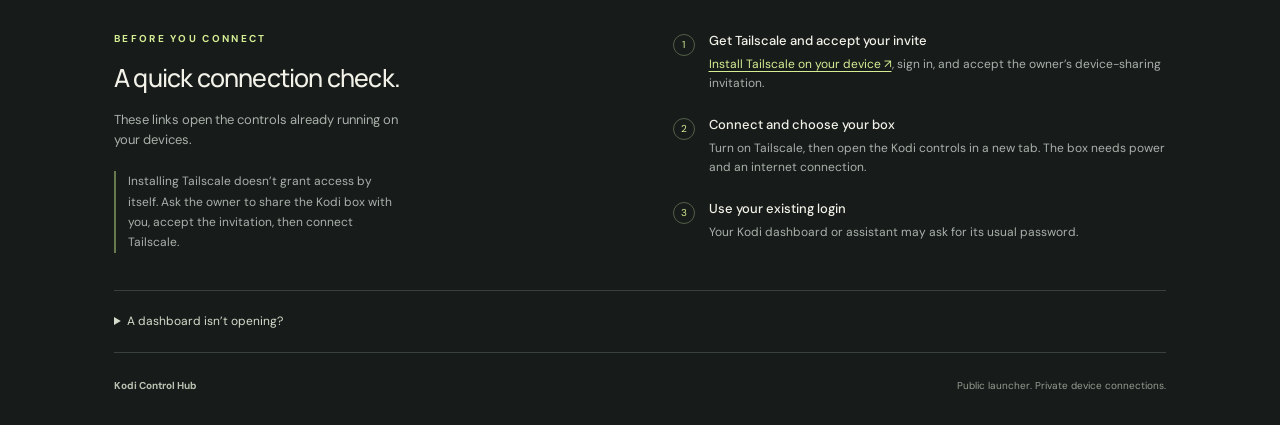
==== commit 10ac5be2: "Add iMac Jellyfin library to hub search The hub search covered only the two Kodi boxes' live-TV guid" ====
--- a/index.html
+++ b/index.html
@@ -14,7 +14,7 @@
     <main>
       <section class="intro"><div class="eyebrow"><span></span> YOUR TRAVEL MEDIA</div><h1>Two boxes.<br>One place to connect.</h1><p>Your controls, assistants and home media library.<br class="desktop-break"> Choose the Kodi you want to use.</p></section>
       <aside class="connection-note"><span class="connection-icon" aria-hidden="true">↗</span><div><strong>Connect Tailscale first.</strong><p>Install Tailscale and sign in with your own account. You’ll need an invitation from the owner to access a Kodi box.</p></div><nav class="connection-actions" aria-label="Tailscale setup"><a class="get-tailscale" href="https://tailscale.com/download" target="_blank" rel="noopener noreferrer">Get Tailscale <span aria-hidden="true">↗</span></a><a href="#connection-help">Connection help <span aria-hidden="true">↓</span></a></nav></aside>
-      <section class="hub-tv-search" aria-labelledby="hub-search-title"><div class="eyebrow">LIVE-TV GUIDE SEARCH</div><h2 id="hub-search-title">Find a show across the channels.</h2><p>Search channel names, program titles and descriptions for what’s on now or coming up.</p><form id="live-tv-search" action="http://100.101.134.87:18802/tv-search" method="get" target="_blank" rel="noopener noreferrer"><div class="search-field"><label for="live-tv-query">Search term</label><input id="live-tv-query" name="q" type="search" maxlength="120" required placeholder="Batman, news, golf…" enterkeyhint="search"></div><div class="search-field"><label for="live-tv-device">Search on</label><select id="live-tv-device"><option value="la">KodiLA</option><option value="original">Original Kodi</option></select></div><button type="submit">Search guide <span aria-hidden="true">↗</span></button></form><p class="search-caption">Opens your chosen box’s search page. Tailscale and the usual dashboard login are required. Tune buttons play the channel on that Kodi’s TV.</p></section>
+      <section class="hub-tv-search" aria-labelledby="hub-search-title"><div class="eyebrow">GUIDE &amp; LIBRARY SEARCH</div><h2 id="hub-search-title">Find something to watch.</h2><p>Search either Kodi’s live-TV guide for what’s on now or coming up, or your iMac Jellyfin library of movies, shows, music and recordings.</p><form id="live-tv-search" action="http://100.101.134.87:18802/tv-search" method="get" target="_blank" rel="noopener noreferrer"><div class="search-field"><label for="live-tv-query">Search term</label><input id="live-tv-query" name="q" type="search" maxlength="120" required placeholder="Batman, news, golf…" enterkeyhint="search"></div><div class="search-field"><label for="live-tv-device">Search on</label><select id="live-tv-device"><option value="la">KodiLA</option><option value="original">Original Kodi</option><option value="imac">Home Jellyfin · iMac</option></select></div><button type="submit">Search <span aria-hidden="true">↗</span></button></form><noscript><style>#live-tv-search{display:none}</style><p class="search-caption">Guide search needs JavaScript to route your choice. Open a box’s search page directly: <a class="inline-link" href="http://100.101.134.87:18802/tv-search">KodiLA ↗</a> · <a class="inline-link" href="http://100.120.53.67:18802/tv-search">Original Kodi ↗</a> · <a class="inline-link" href="http://100.117.16.53:8096/web/#/search">Jellyfin library ↗</a></p></noscript><p class="search-caption">Opens the search page on whichever device you pick. Tailscale and that device’s usual login are required. Guide searches cover live TV only and their Tune buttons play the channel on that Kodi’s TV; a Jellyfin search covers your stored library.</p></section>
       <section class="devices" aria-label="Your Kodi machines">
         <article class="device" data-device="la">
           <div class="card-top"><span class="device-number">01 / TRAVEL BOX</span><span class="connection-tag">Tailscale</span></div>
@@ -38,7 +38,7 @@
         </article>
       </section>
       <section class="connection-panel" id="connection-panel" aria-labelledby="connection-title" hidden><h2 id="connection-title">Connect to your Kodi</h2><p id="connection-status" role="status" aria-live="polite"></p><div class="connect-buttons"><a class="button primary" id="connection-app" href="https://tailscale.com/download" hidden>Open Tailscale app ↗</a><a class="button secondary" id="connection-controls" href="./">Open controls</a><button class="copy" id="connection-cancel" type="button" hidden>Cancel automatic opening</button></div><p class="connection-caption">Tap Connect in Tailscale if needed, then return to this page. It will open the selected box’s controls. The webpage cannot confirm VPN status or switch it on silently.</p></section>
-      <section class="library" aria-labelledby="library-title"><div class="library-icon" aria-hidden="true"><svg viewBox="0 0 32 32"><rect x="3" y="5" width="26" height="22" rx="4"/><path d="M3 12h26M10 5v7M21 5v7m-7 5 6 3-6 3z"/></svg></div><div><span class="field-label">SHARED MEDIA LIBRARY</span><h2 id="library-title">Home Jellyfin · iMac</h2><p>Your movies, TV shows, music and recordings.</p></div><a class="button secondary" href="http://100.117.16.53:8096/" target="_blank" rel="noopener noreferrer">Open Jellyfin <span aria-hidden="true">↗</span></a></section>
+      <section class="library" aria-labelledby="library-title"><div class="library-icon" aria-hidden="true"><svg viewBox="0 0 32 32"><rect x="3" y="5" width="26" height="22" rx="4"/><path d="M3 12h26M10 5v7M21 5v7m-7 5 6 3-6 3z"/></svg></div><div><span class="field-label">SHARED MEDIA LIBRARY</span><h2 id="library-title">Home Jellyfin · iMac</h2><p>Your movies, TV shows, music and recordings.</p></div><a class="button secondary" href="http://100.117.16.53:8096/" target="_blank" rel="noopener noreferrer">Open Jellyfin <span aria-hidden="true">↗</span></a><a class="guide-search" href="http://100.117.16.53:8096/web/#/search" target="_blank" rel="noopener noreferrer"><span>⌕ Search library</span><span aria-hidden="true">↗</span></a></section>
       <section class="help" id="connection-help"><div><span class="eyebrow">BEFORE YOU CONNECT</span><h2>A quick connection check.</h2><p>These links open the controls already running on your devices.</p><p class="access-explainer">Installing Tailscale doesn’t grant access by itself. Ask the owner to share the Kodi box with you, accept the invitation, then connect Tailscale.</p></div><div class="steps"><div><span>1</span><p><strong>Get Tailscale and accept your invite</strong><a class="inline-link" href="https://tailscale.com/download" target="_blank" rel="noopener noreferrer">Install Tailscale on your device ↗</a>, sign in, and accept the owner’s device-sharing invitation.</p></div><div><span>2</span><p><strong>Connect and choose your box</strong>Turn on Tailscale, then open the Kodi controls in a new tab. The box needs power and an internet connection.</p></div><div><span>3</span><p><strong>Use your existing login</strong>Your Kodi dashboard or assistant may ask for its usual password.</p></div></div></section>
       <details class="troubleshooting"><summary>A dashboard isn’t opening?</summary><p>Confirm Tailscale is connected and the Kodi box is powered on. Try the same link in your regular browser if an in-app browser cannot reach it. When using a box’s own Wi-Fi hotspot, use the hotspot link on its card instead.</p><p>This page does not monitor device status. Opening a link checks the connection from the device you are using.</p></details>
     </main>
--- a/style.css
+++ b/style.css
@@ -2,4 +2,4 @@
 .connection-panel{margin-top:24px;border:1px solid #67794d;border-radius:14px;padding:24px 27px;background:#d5ee9409}.connection-panel h2{font-family:Manrope,system-ui,sans-serif;font-size:23px;margin:0 0 12px}.connection-panel p{color:var(--muted);font-size:14px}.connect-buttons{display:flex;align-items:center;gap:12px;flex-wrap:wrap}.connect-buttons .secondary{margin:0}.connect-buttons .copy{min-height:42px}.connection-panel .connection-caption{font-size:12px;margin-bottom:0}.connection-panel[hidden],.connect-buttons [hidden]{display:none!important}@media(max-width:740px){.connection-panel{padding:22px}.connect-buttons{align-items:stretch;flex-direction:column}.connect-buttons .button{width:100%;margin:0}}
 .hub-tv-search{border:1px solid var(--line);border-radius:14px;background:#d5ee9406;padding:25px 27px;margin-bottom:24px}.hub-tv-search h2{font-family:Manrope,system-ui,sans-serif;font-size:25px;line-height:1.35;font-weight:500;letter-spacing:-.8px;margin:10px 0}.hub-tv-search>p{font-size:13px;color:var(--muted);margin:0 0 20px}.hub-tv-search form{display:grid;grid-template-columns:minmax(0,1fr) 170px auto;gap:12px;align-items:end}.search-field{display:flex;flex-direction:column;gap:6px}.search-field label{font-size:11px;color:var(--muted)}.search-field input,.search-field select{width:100%;min-width:0;min-height:46px;border:1px solid #58634e;border-radius:8px;padding:10px 12px;background:var(--card);color:var(--text);font:inherit;font-size:14px}.hub-tv-search button{min-height:46px;border:0;border-radius:8px;background:var(--accent);color:var(--dark);padding:10px 16px;cursor:pointer;font-size:13px;font-weight:700;white-space:nowrap}.hub-tv-search button:hover{background:#e2f8ac}.hub-tv-search .search-caption{font-size:11px;line-height:1.7;margin:13px 0 0}.guide-search{display:flex;justify-content:space-between;align-items:center;border:1px solid #59634f;border-radius:8px;color:var(--accent);padding:10px 14px;margin-top:10px;font-size:12px}.guide-search:hover{background:#d5ee9410}@media(max-width:740px){.hub-tv-search{padding:22px}.hub-tv-search form{grid-template-columns:minmax(0,1fr) auto}.hub-tv-search .search-field:first-child{grid-column:1/-1}}
 .connection-actions{display:flex;align-items:center;gap:16px;margin-left:auto;flex-shrink:0}.connection-actions a{white-space:nowrap;font-size:12px;color:var(--accent)}.connection-actions .get-tailscale{padding:8px 12px;background:var(--accent);color:var(--dark);border-radius:7px;font-weight:700}.connection-actions .get-tailscale:hover{background:#e2f8ac}.connection-actions a span{margin-left:6px}.inline-link{color:var(--accent);text-decoration:underline;text-underline-offset:3px}.help>div>.access-explainer{font-size:12px;line-height:1.7;border-left:2px solid #67794d;padding-left:12px;margin-top:20px}@media(max-width:740px){.connection-note .connection-actions{margin-left:42px;flex-wrap:wrap;gap:12px;min-width:0}}
-:root{color-scheme:dark;--bg:#171b1a;--card:#202624;--line:#39413d;--text:#f2f2e9;--muted:#a9b2aa;--accent:#d5ee94;--dark:#1b2416}*{box-sizing:border-box}html{scroll-behavior:smooth;scroll-padding-top:30px}body{margin:0;background:var(--bg);color:var(--text);font-family:'DM Sans',system-ui,sans-serif;font-size:16px;line-height:1.6;background-image:radial-gradient(ellipse at 90% 0%,#35452d35,transparent 45%)}a{color:inherit;text-decoration:none}button{font:inherit}a,button,summary{-webkit-tap-highlight-color:transparent}a:focus-visible,button:focus-visible,summary:focus-visible{outline:3px solid var(--accent);outline-offset:5px}button,a,summary{touch-action:manipulation}.shell{max-width:1140px;margin:auto;padding:0 44px}.topbar{height:104px;display:flex;align-items:center;justify-content:space-between;border-bottom:1px solid var(--line)}.brand{display:flex;align-items:center;gap:13px;font-family:Manrope,system-ui,sans-serif;font-size:17px;font-weight:700;letter-spacing:-.5px}.brand-mark{display:grid;place-content:center;width:36px;height:36px;border:1px solid #5c6b55;border-radius:10px;color:var(--accent);font-size:24px;font-weight:800;position:relative}.brand-mark span{position:absolute;right:3px;bottom:-1px}.private{display:flex;gap:8px;align-items:center;font-size:12px;letter-spacing:.3px;color:#c0c9bc}.private svg{width:15px;height:15px;fill:none;stroke:currentColor;stroke-width:1.5}.intro{padding:65px 0 33px}.eyebrow{font-size:10px;letter-spacing:2.3px;font-weight:700;color:var(--accent);display:flex;align-items:center;gap:10px}.eyebrow>span{width:6px;height:6px;background:var(--accent);border-radius:100%}h1{font-family:Manrope,system-ui,sans-serif;font-size:clamp(39px,5vw,61px);font-weight:500;line-height:1.13;letter-spacing:-2.5px;margin:23px 0 23px}.intro>p{color:var(--muted);font-size:16px;line-height:1.8}.connection-note{display:flex;align-items:center;gap:16px;border:1px solid #4f5a43;background:#9db9680b;border-radius:12px;padding:17px 22px;margin:0 0 29px}.connection-icon{flex-shrink:0;border:1px solid #67794d;color:var(--accent);width:30px;height:30px;display:grid;place-items:center;border-radius:50%;font-size:19px}.connection-note strong{font-size:13px;font-weight:600}.connection-note p{margin:2px 0 0;color:var(--muted);font-size:12px}.connection-note>a{white-space:nowrap;font-size:12px;color:var(--accent);margin-left:auto}.connection-note>a span{margin-left:8px}.devices{display:grid;grid-template-columns:1fr 1fr;gap:22px}.device{background:var(--card);border:1px solid var(--line);border-radius:18px;padding:27px 28px 17px;min-width:0}.card-top{display:flex;justify-content:space-between;align-items:center}.device-number{font-size:10px;color:#a8b2a3;font-weight:600;letter-spacing:1.6px}.connection-tag{font-size:10px;padding:3px 9px;border:1px solid #4a5543;border-radius:5px;color:#b8c9a2}.device-heading{display:flex;align-items:center;justify-content:space-between;padding:24px 0 27px;gap:14px}.device h2{font-family:Manrope,system-ui,sans-serif;font-size:29px;letter-spacing:-1px;font-weight:600;margin:0}.device-heading p{color:var(--muted);font-size:12px;margin:5px 0 0}.screen-icon{height:69px;width:78px;flex-shrink:0;background:#303a2f;border-radius:15px;padding:11px;color:var(--accent)}.screen-icon svg{width:100%;height:100%;fill:none;stroke:currentColor;stroke-width:1.8}.screen-icon .play{fill:currentColor;stroke:none}.address-row{border-top:1px solid var(--line);padding:18px 0 21px;display:flex;justify-content:space-between;align-items:center;gap:12px}.field-label{font-size:9px;letter-spacing:1.7px;color:#a8b2a3;font-weight:600;display:block}code{font-size:17px;letter-spacing:.2px;display:block;margin-top:5px;color:#e4e8dc}.copy{background:transparent;color:#aab5a5;border:1px solid #465043;border-radius:6px;padding:5px 10px;cursor:pointer;font-size:11px}.copy span{margin-left:7px}.copy:hover{color:var(--accent);border-color:#849468}.button{display:flex;justify-content:space-between;align-items:center;gap:18px;font-size:13px;font-weight:700;min-height:47px;padding:12px 17px;border-radius:8px;transition:background .15s,transform .15s}.button:hover{transform:translateY(-1px)}.button.primary{color:var(--dark);background:var(--accent)}.button.primary:hover{background:#e2f8ac}.button>span{font-size:20px;line-height:1}.assistant{display:flex;justify-content:space-between;gap:10px;font-size:12px;padding:17px 2px 18px;color:#c5cfbd}.assistant:hover{color:var(--accent)}.spark{color:var(--accent);font-size:18px;margin-right:7px;vertical-align:-1px}.hotspot{border-top:1px solid var(--line);padding-top:12px;color:var(--muted);font-size:11px}.hotspot summary{cursor:pointer;line-height:1.6;padding:3px 0}.hotspot p{margin:12px 0 7px}.hotspot a{display:flex;justify-content:space-between;font-family:monospace;color:var(--accent);padding:6px 0 12px;font-size:13px}.library{margin-top:23px;background:#d5ee9406;border:1px solid var(--line);border-radius:14px;padding:24px 27px;display:flex;align-items:center;gap:20px}.library-icon{height:45px;width:45px;flex-shrink:0;padding:7px;color:var(--accent);border:1px solid #46533d;border-radius:10px}.library-icon svg{height:100%;width:100%;fill:none;stroke:currentColor;stroke-width:1.5}.library h2{font-family:Manrope,system-ui,sans-serif;font-size:18px;letter-spacing:-.5px;font-weight:600;margin:4px 0 0}.library p{font-size:12px;color:var(--muted);margin:2px 0 0}.secondary{margin-left:auto;border:1px solid #59634f;color:var(--accent);white-space:nowrap;font-size:12px;min-height:42px;padding:9px 15px}.secondary:hover{background:#d5ee9410}.help{display:grid;grid-template-columns:1fr 1fr;gap:65px;margin-top:68px;padding-bottom:25px}.help h2{font-family:Manrope,system-ui,sans-serif;font-size:25px;line-height:1.3;letter-spacing:-.8px;font-weight:500;margin:15px 0}.help>div>p{font-size:13px;color:var(--muted);max-width:290px}.steps>div{display:flex;gap:14px;margin-bottom:22px}.steps>div>span{font-size:10px;width:22px;height:22px;border:1px solid #536048;border-radius:50%;display:grid;place-content:center;flex-shrink:0;color:var(--accent);margin-top:3px}.steps p{font-size:12px;color:var(--muted);margin:0}.steps strong{display:block;color:var(--text);font-size:13px;font-weight:500;margin-bottom:3px}.troubleshooting{border-top:1px solid var(--line);padding:21px 0;color:var(--muted);font-size:12px}.troubleshooting summary{cursor:pointer;color:#d5dccb}.troubleshooting p{max-width:750px}footer{display:flex;justify-content:space-between;gap:15px;padding:25px 0 31px;border-top:1px solid var(--line);font-size:10px;color:#949d91}footer>span:first-child{font-weight:700;color:#bac3b2}.toast{position:fixed;bottom:26px;left:50%;transform:translate(-50%,20px);padding:11px 19px;background:var(--accent);color:#182013;border-radius:9px;font-size:13px;box-shadow:0 6px 30px #0004;opacity:0;pointer-events:none;transition:opacity .2s,transform .2s}.toast.visible{opacity:1;transform:translate(-50%,0)}@media(max-width:740px){.shell{padding:0 22px;max-width:540px}.topbar{height:82px}.brand{font-size:15px;gap:9px}.private{font-size:10px;gap:5px}.intro{padding-top:42px}h1{letter-spacing:-1.8px;font-size:43px}.intro>p{font-size:14px}.connection-note{padding:15px;gap:12px;align-items:flex-start;flex-wrap:wrap}.connection-note>div{flex:1;min-width:180px}.connection-note>a{margin-left:42px}.devices{grid-template-columns:1fr;gap:19px}.device{padding:25px 24px 16px}.device h2{font-size:28px}.library{padding:23px;gap:14px;flex-wrap:wrap}.library>div:nth-child(2){flex:1;min-width:190px}.secondary{margin:6px 0 0 59px}.help{grid-template-columns:1fr;gap:18px;margin-top:43px}.help>div>p{max-width:none}.steps>div{margin-bottom:20px}footer{font-size:9px;flex-direction:column;gap:4px}.desktop-break{display:none}}@media(prefers-reduced-motion:reduce){html{scroll-behavior:auto}*{transition:none!important}}
+:root{color-scheme:dark;--bg:#171b1a;--card:#202624;--line:#39413d;--text:#f2f2e9;--muted:#a9b2aa;--accent:#d5ee94;--dark:#1b2416}*{box-sizing:border-box}html{scroll-behavior:smooth;scroll-padding-top:30px}body{margin:0;background:var(--bg);color:var(--text);font-family:'DM Sans',system-ui,sans-serif;font-size:16px;line-height:1.6;background-image:radial-gradient(ellipse at 90% 0%,#35452d35,transparent 45%)}a{color:inherit;text-decoration:none}button{font:inherit}a,button,summary{-webkit-tap-highlight-color:transparent}a:focus-visible,button:focus-visible,summary:focus-visible{outline:3px solid var(--accent);outline-offset:5px}button,a,summary{touch-action:manipulation}.shell{max-width:1140px;margin:auto;padding:0 44px}.topbar{height:104px;display:flex;align-items:center;justify-content:space-between;border-bottom:1px solid var(--line)}.brand{display:flex;align-items:center;gap:13px;font-family:Manrope,system-ui,sans-serif;font-size:17px;font-weight:700;letter-spacing:-.5px}.brand-mark{display:grid;place-content:center;width:36px;height:36px;border:1px solid #5c6b55;border-radius:10px;color:var(--accent);font-size:24px;font-weight:800;position:relative}.brand-mark span{position:absolute;right:3px;bottom:-1px}.private{display:flex;gap:8px;align-items:center;font-size:12px;letter-spacing:.3px;color:#c0c9bc}.private svg{width:15px;height:15px;fill:none;stroke:currentColor;stroke-width:1.5}.intro{padding:65px 0 33px}.eyebrow{font-size:10px;letter-spacing:2.3px;font-weight:700;color:var(--accent);display:flex;align-items:center;gap:10px}.eyebrow>span{width:6px;height:6px;background:var(--accent);border-radius:100%}h1{font-family:Manrope,system-ui,sans-serif;font-size:clamp(39px,5vw,61px);font-weight:500;line-height:1.13;letter-spacing:-2.5px;margin:23px 0 23px}.intro>p{color:var(--muted);font-size:16px;line-height:1.8}.connection-note{display:flex;align-items:center;gap:16px;border:1px solid #4f5a43;background:#9db9680b;border-radius:12px;padding:17px 22px;margin:0 0 29px}.connection-icon{flex-shrink:0;border:1px solid #67794d;color:var(--accent);width:30px;height:30px;display:grid;place-items:center;border-radius:50%;font-size:19px}.connection-note strong{font-size:13px;font-weight:600}.connection-note p{margin:2px 0 0;color:var(--muted);font-size:12px}.connection-note>a{white-space:nowrap;font-size:12px;color:var(--accent);margin-left:auto}.connection-note>a span{margin-left:8px}.devices{display:grid;grid-template-columns:1fr 1fr;gap:22px}.device{background:var(--card);border:1px solid var(--line);border-radius:18px;padding:27px 28px 17px;min-width:0}.card-top{display:flex;justify-content:space-between;align-items:center}.device-number{font-size:10px;color:#a8b2a3;font-weight:600;letter-spacing:1.6px}.connection-tag{font-size:10px;padding:3px 9px;border:1px solid #4a5543;border-radius:5px;color:#b8c9a2}.device-heading{display:flex;align-items:center;justify-content:space-between;padding:24px 0 27px;gap:14px}.device h2{font-family:Manrope,system-ui,sans-serif;font-size:29px;letter-spacing:-1px;font-weight:600;margin:0}.device-heading p{color:var(--muted);font-size:12px;margin:5px 0 0}.screen-icon{height:69px;width:78px;flex-shrink:0;background:#303a2f;border-radius:15px;padding:11px;color:var(--accent)}.screen-icon svg{width:100%;height:100%;fill:none;stroke:currentColor;stroke-width:1.8}.screen-icon .play{fill:currentColor;stroke:none}.address-row{border-top:1px solid var(--line);padding:18px 0 21px;display:flex;justify-content:space-between;align-items:center;gap:12px}.field-label{font-size:9px;letter-spacing:1.7px;color:#a8b2a3;font-weight:600;display:block}code{font-size:17px;letter-spacing:.2px;display:block;margin-top:5px;color:#e4e8dc}.copy{background:transparent;color:#aab5a5;border:1px solid #465043;border-radius:6px;padding:5px 10px;cursor:pointer;font-size:11px}.copy span{margin-left:7px}.copy:hover{color:var(--accent);border-color:#849468}.button{display:flex;justify-content:space-between;align-items:center;gap:18px;font-size:13px;font-weight:700;min-height:47px;padding:12px 17px;border-radius:8px;transition:background .15s,transform .15s}.button:hover{transform:translateY(-1px)}.button.primary{color:var(--dark);background:var(--accent)}.button.primary:hover{background:#e2f8ac}.button>span{font-size:20px;line-height:1}.assistant{display:flex;justify-content:space-between;gap:10px;font-size:12px;padding:17px 2px 18px;color:#c5cfbd}.assistant:hover{color:var(--accent)}.spark{color:var(--accent);font-size:18px;margin-right:7px;vertical-align:-1px}.hotspot{border-top:1px solid var(--line);padding-top:12px;color:var(--muted);font-size:11px}.hotspot summary{cursor:pointer;line-height:1.6;padding:3px 0}.hotspot p{margin:12px 0 7px}.hotspot a{display:flex;justify-content:space-between;font-family:monospace;color:var(--accent);padding:6px 0 12px;font-size:13px}.library{margin-top:23px;background:#d5ee9406;border:1px solid var(--line);border-radius:14px;padding:24px 27px;display:flex;align-items:center;gap:20px}.library-icon{height:45px;width:45px;flex-shrink:0;padding:7px;color:var(--accent);border:1px solid #46533d;border-radius:10px}.library-icon svg{height:100%;width:100%;fill:none;stroke:currentColor;stroke-width:1.5}.library h2{font-family:Manrope,system-ui,sans-serif;font-size:18px;letter-spacing:-.5px;font-weight:600;margin:4px 0 0}.library p{font-size:12px;color:var(--muted);margin:2px 0 0}.secondary{margin-left:auto;border:1px solid #59634f;color:var(--accent);white-space:nowrap;font-size:12px;min-height:42px;padding:9px 15px}.secondary:hover{background:#d5ee9410}.library .guide-search{margin-top:0;white-space:nowrap;min-height:42px}.help{display:grid;grid-template-columns:1fr 1fr;gap:65px;margin-top:68px;padding-bottom:25px}.help h2{font-family:Manrope,system-ui,sans-serif;font-size:25px;line-height:1.3;letter-spacing:-.8px;font-weight:500;margin:15px 0}.help>div>p{font-size:13px;color:var(--muted);max-width:290px}.steps>div{display:flex;gap:14px;margin-bottom:22px}.steps>div>span{font-size:10px;width:22px;height:22px;border:1px solid #536048;border-radius:50%;display:grid;place-content:center;flex-shrink:0;color:var(--accent);margin-top:3px}.steps p{font-size:12px;color:var(--muted);margin:0}.steps strong{display:block;color:var(--text);font-size:13px;font-weight:500;margin-bottom:3px}.troubleshooting{border-top:1px solid var(--line);padding:21px 0;color:var(--muted);font-size:12px}.troubleshooting summary{cursor:pointer;color:#d5dccb}.troubleshooting p{max-width:750px}footer{display:flex;justify-content:space-between;gap:15px;padding:25px 0 31px;border-top:1px solid var(--line);font-size:10px;color:#949d91}footer>span:first-child{font-weight:700;color:#bac3b2}.toast{position:fixed;bottom:26px;left:50%;transform:translate(-50%,20px);padding:11px 19px;background:var(--accent);color:#182013;border-radius:9px;font-size:13px;box-shadow:0 6px 30px #0004;opacity:0;pointer-events:none;transition:opacity .2s,transform .2s}.toast.visible{opacity:1;transform:translate(-50%,0)}@media(max-width:740px){.shell{padding:0 22px;max-width:540px}.topbar{height:82px}.brand{font-size:15px;gap:9px}.private{font-size:10px;gap:5px}.intro{padding-top:42px}h1{letter-spacing:-1.8px;font-size:43px}.intro>p{font-size:14px}.connection-note{padding:15px;gap:12px;align-items:flex-start;flex-wrap:wrap}.connection-note>div{flex:1;min-width:180px}.connection-note>a{margin-left:42px}.devices{grid-template-columns:1fr;gap:19px}.device{padding:25px 24px 16px}.device h2{font-size:28px}.library{padding:23px;gap:14px;flex-wrap:wrap}.library>div:nth-child(2){flex:1;min-width:190px}.secondary{margin:6px 0 0 59px}.library .guide-search{margin:8px 0 0 59px}.help{grid-template-columns:1fr;gap:18px;margin-top:43px}.help>div>p{max-width:none}.steps>div{margin-bottom:20px}footer{font-size:9px;flex-direction:column;gap:4px}.desktop-break{display:none}}@media(prefers-reduced-motion:reduce){html{scroll-behavior:auto}*{transition:none!important}}
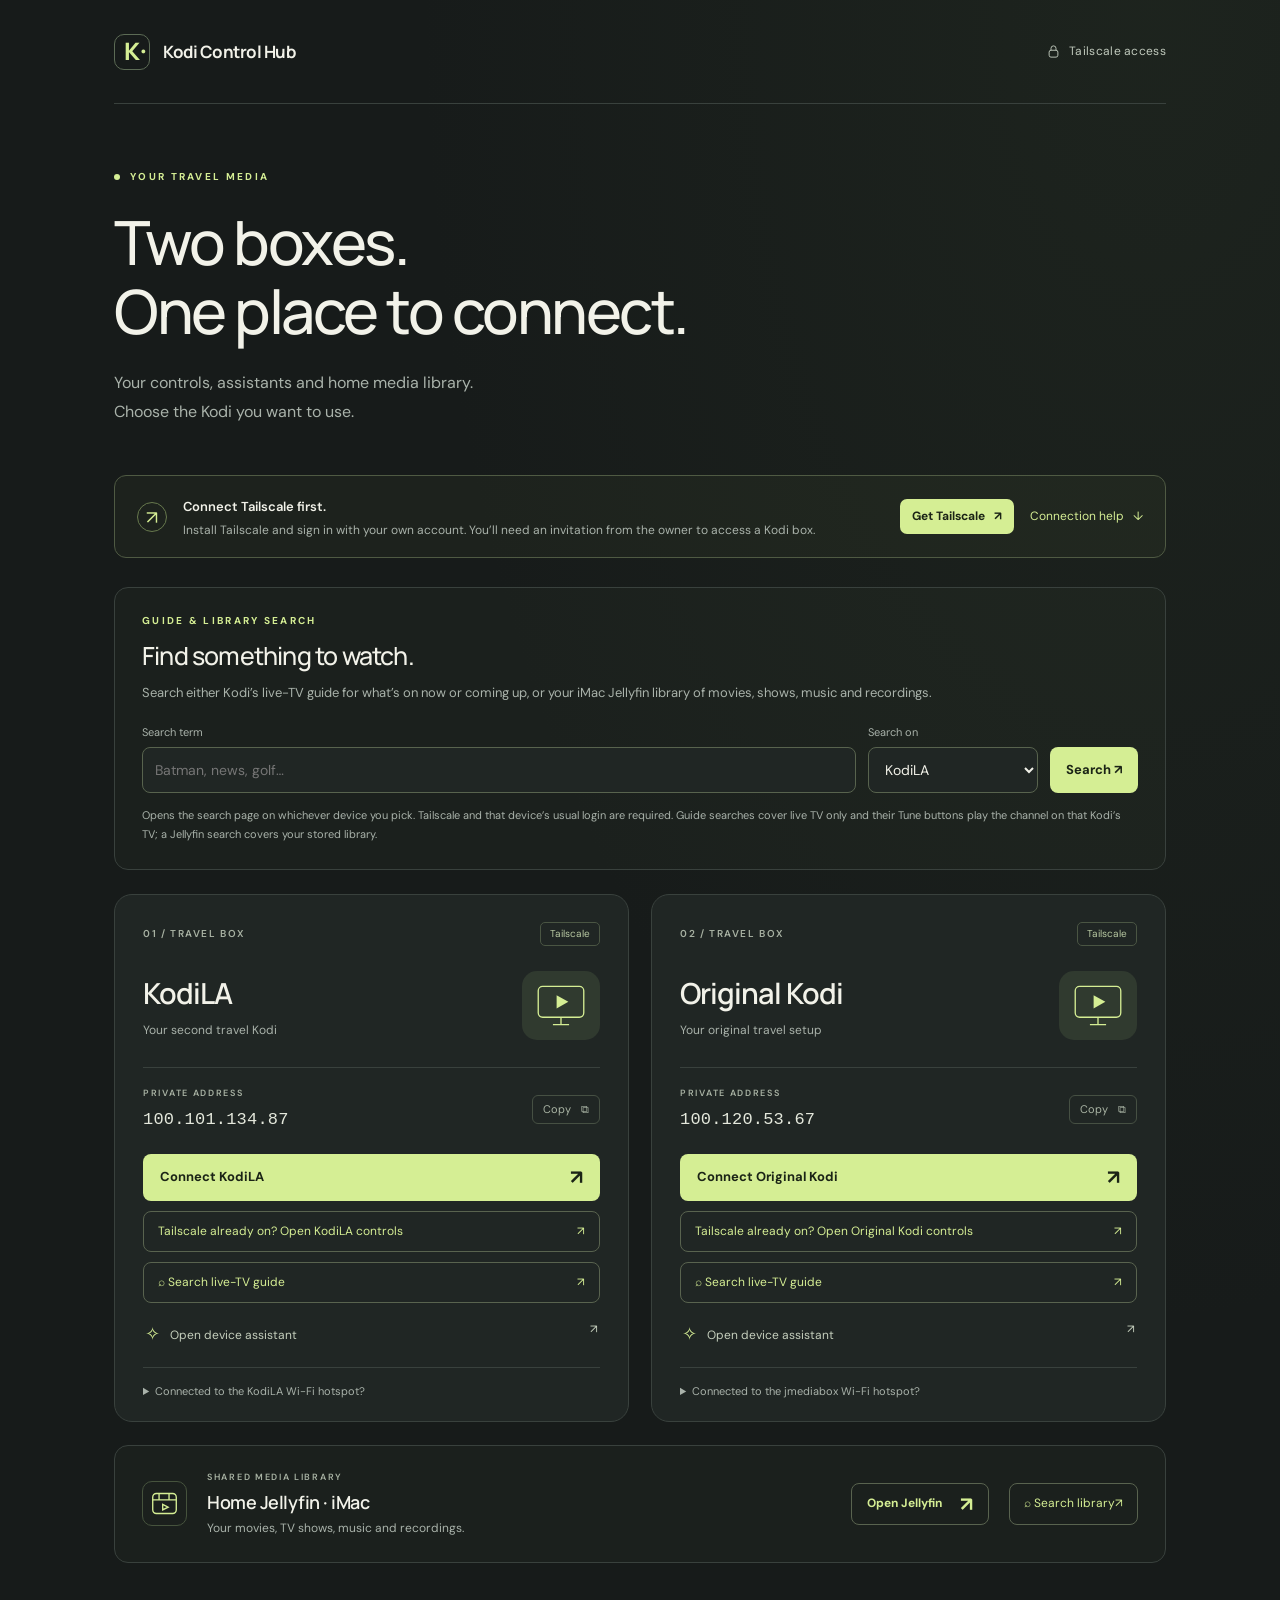
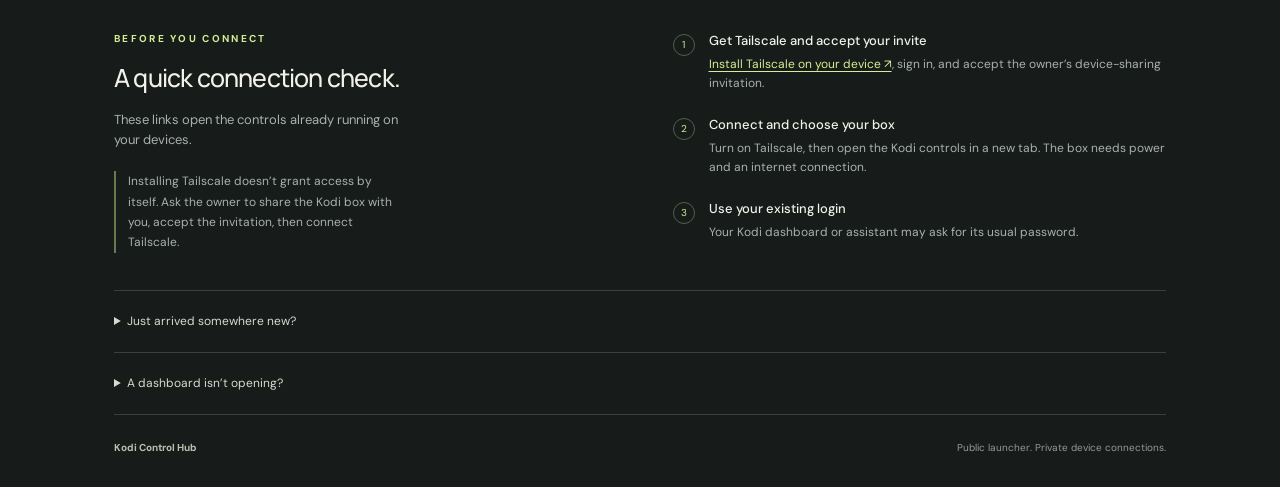
==== commit cb455372: "Add a new-location checklist to troubleshooting Arriving somewhere new is the setup's most common fa" ====
--- a/index.html
+++ b/index.html
@@ -14,7 +14,7 @@
     <main>
       <section class="intro"><div class="eyebrow"><span></span> YOUR TRAVEL MEDIA</div><h1>Two boxes.<br>One place to connect.</h1><p>Your controls, assistants and home media library.<br class="desktop-break"> Choose the Kodi you want to use.</p></section>
       <aside class="connection-note"><span class="connection-icon" aria-hidden="true">↗</span><div><strong>Connect Tailscale first.</strong><p>Install Tailscale and sign in with your own account. You’ll need an invitation from the owner to access a Kodi box.</p></div><nav class="connection-actions" aria-label="Tailscale setup"><a class="get-tailscale" href="https://tailscale.com/download" target="_blank" rel="noopener noreferrer">Get Tailscale <span aria-hidden="true">↗</span></a><a href="#connection-help">Connection help <span aria-hidden="true">↓</span></a></nav></aside>
-      <section class="hub-tv-search" aria-labelledby="hub-search-title"><div class="eyebrow">GUIDE &amp; LIBRARY SEARCH</div><h2 id="hub-search-title">Find something to watch.</h2><p>Search either Kodi’s live-TV guide for what’s on now or coming up, or your iMac Jellyfin library of movies, shows, music and recordings.</p><form id="live-tv-search" action="http://100.101.134.87:18802/tv-search" method="get" target="_blank" rel="noopener noreferrer"><div class="search-field"><label for="live-tv-query">Search term</label><input id="live-tv-query" name="q" type="search" maxlength="120" required placeholder="Batman, news, golf…" enterkeyhint="search"></div><div class="search-field"><label for="live-tv-device">Search on</label><select id="live-tv-device"><option value="la">KodiLA</option><option value="original">Original Kodi</option><option value="imac">Home Jellyfin · iMac</option></select></div><button type="submit">Search <span aria-hidden="true">↗</span></button></form><noscript><style>#live-tv-search{display:none}</style><p class="search-caption">Guide search needs JavaScript to route your choice. Open a box’s search page directly: <a class="inline-link" href="http://100.101.134.87:18802/tv-search">KodiLA ↗</a> · <a class="inline-link" href="http://100.120.53.67:18802/tv-search">Original Kodi ↗</a> · <a class="inline-link" href="http://100.117.16.53:8096/web/#/search">Jellyfin library ↗</a></p></noscript><p class="search-caption">Opens the search page on whichever device you pick. Tailscale and that device’s usual login are required. Guide searches cover live TV only and their Tune buttons play the channel on that Kodi’s TV; a Jellyfin search covers your stored library.</p></section>
+      <section class="hub-tv-search" aria-labelledby="hub-search-title"><div class="eyebrow">GUIDE &amp; LIBRARY SEARCH</div><h2 id="hub-search-title">Find something to watch.</h2><p>Search either Kodi’s live-TV guide for what’s on now or coming up, or your iMac Jellyfin library of movies, shows, music and recordings.</p><form id="live-tv-search" action="http://100.101.134.87:18802/tv-search" method="get" target="_blank" rel="noopener noreferrer"><div class="search-field"><label for="live-tv-query">Search term</label><input id="live-tv-query" name="q" type="search" maxlength="120" required placeholder="Batman, news, golf…" enterkeyhint="search"></div><div class="search-field"><label for="live-tv-device">Search on</label><select id="live-tv-device"><option value="la">KodiLA</option><option value="original">Original Kodi</option><option value="imac">Home Jellyfin · iMac</option></select></div><button type="submit">Search <span aria-hidden="true">↗</span></button></form><noscript><style>#live-tv-search{display:none}</style><p class="search-caption">Guide search needs JavaScript to route your choice. Open a box’s search page directly: <a class="inline-link" href="http://100.101.134.87:18802/tv-search">KodiLA ↗</a> · <a class="inline-link" href="http://100.120.53.67:18802/tv-search">Original Kodi ↗</a> · <a class="inline-link" href="http://100.117.16.53:8096/web/#/search.html">Jellyfin library ↗</a></p></noscript><p class="search-caption">Opens the search page on whichever device you pick. Tailscale and that device’s usual login are required. Guide searches cover live TV only and their Tune buttons play the channel on that Kodi’s TV; a Jellyfin search covers your stored library.</p></section>
       <section class="devices" aria-label="Your Kodi machines">
         <article class="device" data-device="la">
           <div class="card-top"><span class="device-number">01 / TRAVEL BOX</span><span class="connection-tag">Tailscale</span></div>
@@ -38,9 +38,9 @@
         </article>
       </section>
       <section class="connection-panel" id="connection-panel" aria-labelledby="connection-title" hidden><h2 id="connection-title">Connect to your Kodi</h2><p id="connection-status" role="status" aria-live="polite"></p><div class="connect-buttons"><a class="button primary" id="connection-app" href="https://tailscale.com/download" hidden>Open Tailscale app ↗</a><a class="button secondary" id="connection-controls" href="./">Open controls</a><button class="copy" id="connection-cancel" type="button" hidden>Cancel automatic opening</button></div><p class="connection-caption">Tap Connect in Tailscale if needed, then return to this page. It will open the selected box’s controls. The webpage cannot confirm VPN status or switch it on silently.</p></section>
-      <section class="library" aria-labelledby="library-title"><div class="library-icon" aria-hidden="true"><svg viewBox="0 0 32 32"><rect x="3" y="5" width="26" height="22" rx="4"/><path d="M3 12h26M10 5v7M21 5v7m-7 5 6 3-6 3z"/></svg></div><div><span class="field-label">SHARED MEDIA LIBRARY</span><h2 id="library-title">Home Jellyfin · iMac</h2><p>Your movies, TV shows, music and recordings.</p></div><a class="button secondary" href="http://100.117.16.53:8096/" target="_blank" rel="noopener noreferrer">Open Jellyfin <span aria-hidden="true">↗</span></a><a class="guide-search" href="http://100.117.16.53:8096/web/#/search" target="_blank" rel="noopener noreferrer"><span>⌕ Search library</span><span aria-hidden="true">↗</span></a></section>
+      <section class="library" aria-labelledby="library-title"><div class="library-icon" aria-hidden="true"><svg viewBox="0 0 32 32"><rect x="3" y="5" width="26" height="22" rx="4"/><path d="M3 12h26M10 5v7M21 5v7m-7 5 6 3-6 3z"/></svg></div><div><span class="field-label">SHARED MEDIA LIBRARY</span><h2 id="library-title">Home Jellyfin · iMac</h2><p>Your movies, TV shows, music and recordings.</p></div><a class="button secondary" href="http://100.117.16.53:8096/" target="_blank" rel="noopener noreferrer">Open Jellyfin <span aria-hidden="true">↗</span></a><a class="guide-search" href="http://100.117.16.53:8096/web/#/search.html" target="_blank" rel="noopener noreferrer"><span>⌕ Search library</span><span aria-hidden="true">↗</span></a></section>
       <section class="help" id="connection-help"><div><span class="eyebrow">BEFORE YOU CONNECT</span><h2>A quick connection check.</h2><p>These links open the controls already running on your devices.</p><p class="access-explainer">Installing Tailscale doesn’t grant access by itself. Ask the owner to share the Kodi box with you, accept the invitation, then connect Tailscale.</p></div><div class="steps"><div><span>1</span><p><strong>Get Tailscale and accept your invite</strong><a class="inline-link" href="https://tailscale.com/download" target="_blank" rel="noopener noreferrer">Install Tailscale on your device ↗</a>, sign in, and accept the owner’s device-sharing invitation.</p></div><div><span>2</span><p><strong>Connect and choose your box</strong>Turn on Tailscale, then open the Kodi controls in a new tab. The box needs power and an internet connection.</p></div><div><span>3</span><p><strong>Use your existing login</strong>Your Kodi dashboard or assistant may ask for its usual password.</p></div></div></section>
-      <details class="troubleshooting"><summary>A dashboard isn’t opening?</summary><p>Confirm Tailscale is connected and the Kodi box is powered on. Try the same link in your regular browser if an in-app browser cannot reach it. When using a box’s own Wi-Fi hotspot, use the hotspot link on its card instead.</p><p>This page does not monitor device status. Opening a link checks the connection from the device you are using.</p></details>
+      <details class="troubleshooting"><summary>Just arrived somewhere new?</summary><p>Work through these in order. Most new-location problems are one of the first three.</p><ol><li><strong>Check Tailscale on the device you are watching from.</strong> Reaching the Tailscale website proves you have internet, not that this device is on the tailnet. The box can be perfectly healthy while your phone or laptop is simply not connected.</li><li><strong>Do not mix the hotspot and the private address.</strong> A box’s own Wi-Fi has no internet, so Tailscale cannot connect over it. On the hotspot, use that box’s hotspot link rather than its private address.</li><li><strong>Wake the home library.</strong> Playing from the iMac needs it awake and connected. A sleeping Mac drops off the tailnet, so nothing from the library will play even though the Kodi box is fine.</li><li><strong>Confirm the box reached the new Wi-Fi.</strong> Hotel, rental and campground networks often show a sign-in page first, which the box cannot accept on its own. It then looks connected but has no internet.</li><li><strong>Rescan the tuner for antenna live TV.</strong> A new location receives different broadcast channels, so the guide stays empty until the channels are scanned again.</li></ol></details><details class="troubleshooting"><summary>A dashboard isn’t opening?</summary><p>Confirm Tailscale is connected and the Kodi box is powered on. Try the same link in your regular browser if an in-app browser cannot reach it. When using a box’s own Wi-Fi hotspot, use the hotspot link on its card instead.</p><p>This page does not monitor device status. Opening a link checks the connection from the device you are using.</p></details>
     </main>
     <footer><span>Kodi Control Hub</span><span>Public launcher. Private device connections.</span></footer>
   </div>
--- a/style.css
+++ b/style.css
@@ -2,4 +2,4 @@
 .connection-panel{margin-top:24px;border:1px solid #67794d;border-radius:14px;padding:24px 27px;background:#d5ee9409}.connection-panel h2{font-family:Manrope,system-ui,sans-serif;font-size:23px;margin:0 0 12px}.connection-panel p{color:var(--muted);font-size:14px}.connect-buttons{display:flex;align-items:center;gap:12px;flex-wrap:wrap}.connect-buttons .secondary{margin:0}.connect-buttons .copy{min-height:42px}.connection-panel .connection-caption{font-size:12px;margin-bottom:0}.connection-panel[hidden],.connect-buttons [hidden]{display:none!important}@media(max-width:740px){.connection-panel{padding:22px}.connect-buttons{align-items:stretch;flex-direction:column}.connect-buttons .button{width:100%;margin:0}}
 .hub-tv-search{border:1px solid var(--line);border-radius:14px;background:#d5ee9406;padding:25px 27px;margin-bottom:24px}.hub-tv-search h2{font-family:Manrope,system-ui,sans-serif;font-size:25px;line-height:1.35;font-weight:500;letter-spacing:-.8px;margin:10px 0}.hub-tv-search>p{font-size:13px;color:var(--muted);margin:0 0 20px}.hub-tv-search form{display:grid;grid-template-columns:minmax(0,1fr) 170px auto;gap:12px;align-items:end}.search-field{display:flex;flex-direction:column;gap:6px}.search-field label{font-size:11px;color:var(--muted)}.search-field input,.search-field select{width:100%;min-width:0;min-height:46px;border:1px solid #58634e;border-radius:8px;padding:10px 12px;background:var(--card);color:var(--text);font:inherit;font-size:14px}.hub-tv-search button{min-height:46px;border:0;border-radius:8px;background:var(--accent);color:var(--dark);padding:10px 16px;cursor:pointer;font-size:13px;font-weight:700;white-space:nowrap}.hub-tv-search button:hover{background:#e2f8ac}.hub-tv-search .search-caption{font-size:11px;line-height:1.7;margin:13px 0 0}.guide-search{display:flex;justify-content:space-between;align-items:center;border:1px solid #59634f;border-radius:8px;color:var(--accent);padding:10px 14px;margin-top:10px;font-size:12px}.guide-search:hover{background:#d5ee9410}@media(max-width:740px){.hub-tv-search{padding:22px}.hub-tv-search form{grid-template-columns:minmax(0,1fr) auto}.hub-tv-search .search-field:first-child{grid-column:1/-1}}
 .connection-actions{display:flex;align-items:center;gap:16px;margin-left:auto;flex-shrink:0}.connection-actions a{white-space:nowrap;font-size:12px;color:var(--accent)}.connection-actions .get-tailscale{padding:8px 12px;background:var(--accent);color:var(--dark);border-radius:7px;font-weight:700}.connection-actions .get-tailscale:hover{background:#e2f8ac}.connection-actions a span{margin-left:6px}.inline-link{color:var(--accent);text-decoration:underline;text-underline-offset:3px}.help>div>.access-explainer{font-size:12px;line-height:1.7;border-left:2px solid #67794d;padding-left:12px;margin-top:20px}@media(max-width:740px){.connection-note .connection-actions{margin-left:42px;flex-wrap:wrap;gap:12px;min-width:0}}
-:root{color-scheme:dark;--bg:#171b1a;--card:#202624;--line:#39413d;--text:#f2f2e9;--muted:#a9b2aa;--accent:#d5ee94;--dark:#1b2416}*{box-sizing:border-box}html{scroll-behavior:smooth;scroll-padding-top:30px}body{margin:0;background:var(--bg);color:var(--text);font-family:'DM Sans',system-ui,sans-serif;font-size:16px;line-height:1.6;background-image:radial-gradient(ellipse at 90% 0%,#35452d35,transparent 45%)}a{color:inherit;text-decoration:none}button{font:inherit}a,button,summary{-webkit-tap-highlight-color:transparent}a:focus-visible,button:focus-visible,summary:focus-visible{outline:3px solid var(--accent);outline-offset:5px}button,a,summary{touch-action:manipulation}.shell{max-width:1140px;margin:auto;padding:0 44px}.topbar{height:104px;display:flex;align-items:center;justify-content:space-between;border-bottom:1px solid var(--line)}.brand{display:flex;align-items:center;gap:13px;font-family:Manrope,system-ui,sans-serif;font-size:17px;font-weight:700;letter-spacing:-.5px}.brand-mark{display:grid;place-content:center;width:36px;height:36px;border:1px solid #5c6b55;border-radius:10px;color:var(--accent);font-size:24px;font-weight:800;position:relative}.brand-mark span{position:absolute;right:3px;bottom:-1px}.private{display:flex;gap:8px;align-items:center;font-size:12px;letter-spacing:.3px;color:#c0c9bc}.private svg{width:15px;height:15px;fill:none;stroke:currentColor;stroke-width:1.5}.intro{padding:65px 0 33px}.eyebrow{font-size:10px;letter-spacing:2.3px;font-weight:700;color:var(--accent);display:flex;align-items:center;gap:10px}.eyebrow>span{width:6px;height:6px;background:var(--accent);border-radius:100%}h1{font-family:Manrope,system-ui,sans-serif;font-size:clamp(39px,5vw,61px);font-weight:500;line-height:1.13;letter-spacing:-2.5px;margin:23px 0 23px}.intro>p{color:var(--muted);font-size:16px;line-height:1.8}.connection-note{display:flex;align-items:center;gap:16px;border:1px solid #4f5a43;background:#9db9680b;border-radius:12px;padding:17px 22px;margin:0 0 29px}.connection-icon{flex-shrink:0;border:1px solid #67794d;color:var(--accent);width:30px;height:30px;display:grid;place-items:center;border-radius:50%;font-size:19px}.connection-note strong{font-size:13px;font-weight:600}.connection-note p{margin:2px 0 0;color:var(--muted);font-size:12px}.connection-note>a{white-space:nowrap;font-size:12px;color:var(--accent);margin-left:auto}.connection-note>a span{margin-left:8px}.devices{display:grid;grid-template-columns:1fr 1fr;gap:22px}.device{background:var(--card);border:1px solid var(--line);border-radius:18px;padding:27px 28px 17px;min-width:0}.card-top{display:flex;justify-content:space-between;align-items:center}.device-number{font-size:10px;color:#a8b2a3;font-weight:600;letter-spacing:1.6px}.connection-tag{font-size:10px;padding:3px 9px;border:1px solid #4a5543;border-radius:5px;color:#b8c9a2}.device-heading{display:flex;align-items:center;justify-content:space-between;padding:24px 0 27px;gap:14px}.device h2{font-family:Manrope,system-ui,sans-serif;font-size:29px;letter-spacing:-1px;font-weight:600;margin:0}.device-heading p{color:var(--muted);font-size:12px;margin:5px 0 0}.screen-icon{height:69px;width:78px;flex-shrink:0;background:#303a2f;border-radius:15px;padding:11px;color:var(--accent)}.screen-icon svg{width:100%;height:100%;fill:none;stroke:currentColor;stroke-width:1.8}.screen-icon .play{fill:currentColor;stroke:none}.address-row{border-top:1px solid var(--line);padding:18px 0 21px;display:flex;justify-content:space-between;align-items:center;gap:12px}.field-label{font-size:9px;letter-spacing:1.7px;color:#a8b2a3;font-weight:600;display:block}code{font-size:17px;letter-spacing:.2px;display:block;margin-top:5px;color:#e4e8dc}.copy{background:transparent;color:#aab5a5;border:1px solid #465043;border-radius:6px;padding:5px 10px;cursor:pointer;font-size:11px}.copy span{margin-left:7px}.copy:hover{color:var(--accent);border-color:#849468}.button{display:flex;justify-content:space-between;align-items:center;gap:18px;font-size:13px;font-weight:700;min-height:47px;padding:12px 17px;border-radius:8px;transition:background .15s,transform .15s}.button:hover{transform:translateY(-1px)}.button.primary{color:var(--dark);background:var(--accent)}.button.primary:hover{background:#e2f8ac}.button>span{font-size:20px;line-height:1}.assistant{display:flex;justify-content:space-between;gap:10px;font-size:12px;padding:17px 2px 18px;color:#c5cfbd}.assistant:hover{color:var(--accent)}.spark{color:var(--accent);font-size:18px;margin-right:7px;vertical-align:-1px}.hotspot{border-top:1px solid var(--line);padding-top:12px;color:var(--muted);font-size:11px}.hotspot summary{cursor:pointer;line-height:1.6;padding:3px 0}.hotspot p{margin:12px 0 7px}.hotspot a{display:flex;justify-content:space-between;font-family:monospace;color:var(--accent);padding:6px 0 12px;font-size:13px}.library{margin-top:23px;background:#d5ee9406;border:1px solid var(--line);border-radius:14px;padding:24px 27px;display:flex;align-items:center;gap:20px}.library-icon{height:45px;width:45px;flex-shrink:0;padding:7px;color:var(--accent);border:1px solid #46533d;border-radius:10px}.library-icon svg{height:100%;width:100%;fill:none;stroke:currentColor;stroke-width:1.5}.library h2{font-family:Manrope,system-ui,sans-serif;font-size:18px;letter-spacing:-.5px;font-weight:600;margin:4px 0 0}.library p{font-size:12px;color:var(--muted);margin:2px 0 0}.secondary{margin-left:auto;border:1px solid #59634f;color:var(--accent);white-space:nowrap;font-size:12px;min-height:42px;padding:9px 15px}.secondary:hover{background:#d5ee9410}.library .guide-search{margin-top:0;white-space:nowrap;min-height:42px}.help{display:grid;grid-template-columns:1fr 1fr;gap:65px;margin-top:68px;padding-bottom:25px}.help h2{font-family:Manrope,system-ui,sans-serif;font-size:25px;line-height:1.3;letter-spacing:-.8px;font-weight:500;margin:15px 0}.help>div>p{font-size:13px;color:var(--muted);max-width:290px}.steps>div{display:flex;gap:14px;margin-bottom:22px}.steps>div>span{font-size:10px;width:22px;height:22px;border:1px solid #536048;border-radius:50%;display:grid;place-content:center;flex-shrink:0;color:var(--accent);margin-top:3px}.steps p{font-size:12px;color:var(--muted);margin:0}.steps strong{display:block;color:var(--text);font-size:13px;font-weight:500;margin-bottom:3px}.troubleshooting{border-top:1px solid var(--line);padding:21px 0;color:var(--muted);font-size:12px}.troubleshooting summary{cursor:pointer;color:#d5dccb}.troubleshooting p{max-width:750px}footer{display:flex;justify-content:space-between;gap:15px;padding:25px 0 31px;border-top:1px solid var(--line);font-size:10px;color:#949d91}footer>span:first-child{font-weight:700;color:#bac3b2}.toast{position:fixed;bottom:26px;left:50%;transform:translate(-50%,20px);padding:11px 19px;background:var(--accent);color:#182013;border-radius:9px;font-size:13px;box-shadow:0 6px 30px #0004;opacity:0;pointer-events:none;transition:opacity .2s,transform .2s}.toast.visible{opacity:1;transform:translate(-50%,0)}@media(max-width:740px){.shell{padding:0 22px;max-width:540px}.topbar{height:82px}.brand{font-size:15px;gap:9px}.private{font-size:10px;gap:5px}.intro{padding-top:42px}h1{letter-spacing:-1.8px;font-size:43px}.intro>p{font-size:14px}.connection-note{padding:15px;gap:12px;align-items:flex-start;flex-wrap:wrap}.connection-note>div{flex:1;min-width:180px}.connection-note>a{margin-left:42px}.devices{grid-template-columns:1fr;gap:19px}.device{padding:25px 24px 16px}.device h2{font-size:28px}.library{padding:23px;gap:14px;flex-wrap:wrap}.library>div:nth-child(2){flex:1;min-width:190px}.secondary{margin:6px 0 0 59px}.library .guide-search{margin:8px 0 0 59px}.help{grid-template-columns:1fr;gap:18px;margin-top:43px}.help>div>p{max-width:none}.steps>div{margin-bottom:20px}footer{font-size:9px;flex-direction:column;gap:4px}.desktop-break{display:none}}@media(prefers-reduced-motion:reduce){html{scroll-behavior:auto}*{transition:none!important}}
+:root{color-scheme:dark;--bg:#171b1a;--card:#202624;--line:#39413d;--text:#f2f2e9;--muted:#a9b2aa;--accent:#d5ee94;--dark:#1b2416}*{box-sizing:border-box}html{scroll-behavior:smooth;scroll-padding-top:30px}body{margin:0;background:var(--bg);color:var(--text);font-family:'DM Sans',system-ui,sans-serif;font-size:16px;line-height:1.6;background-image:radial-gradient(ellipse at 90% 0%,#35452d35,transparent 45%)}a{color:inherit;text-decoration:none}button{font:inherit}a,button,summary{-webkit-tap-highlight-color:transparent}a:focus-visible,button:focus-visible,summary:focus-visible{outline:3px solid var(--accent);outline-offset:5px}button,a,summary{touch-action:manipulation}.shell{max-width:1140px;margin:auto;padding:0 44px}.topbar{height:104px;display:flex;align-items:center;justify-content:space-between;border-bottom:1px solid var(--line)}.brand{display:flex;align-items:center;gap:13px;font-family:Manrope,system-ui,sans-serif;font-size:17px;font-weight:700;letter-spacing:-.5px}.brand-mark{display:grid;place-content:center;width:36px;height:36px;border:1px solid #5c6b55;border-radius:10px;color:var(--accent);font-size:24px;font-weight:800;position:relative}.brand-mark span{position:absolute;right:3px;bottom:-1px}.private{display:flex;gap:8px;align-items:center;font-size:12px;letter-spacing:.3px;color:#c0c9bc}.private svg{width:15px;height:15px;fill:none;stroke:currentColor;stroke-width:1.5}.intro{padding:65px 0 33px}.eyebrow{font-size:10px;letter-spacing:2.3px;font-weight:700;color:var(--accent);display:flex;align-items:center;gap:10px}.eyebrow>span{width:6px;height:6px;background:var(--accent);border-radius:100%}h1{font-family:Manrope,system-ui,sans-serif;font-size:clamp(39px,5vw,61px);font-weight:500;line-height:1.13;letter-spacing:-2.5px;margin:23px 0 23px}.intro>p{color:var(--muted);font-size:16px;line-height:1.8}.connection-note{display:flex;align-items:center;gap:16px;border:1px solid #4f5a43;background:#9db9680b;border-radius:12px;padding:17px 22px;margin:0 0 29px}.connection-icon{flex-shrink:0;border:1px solid #67794d;color:var(--accent);width:30px;height:30px;display:grid;place-items:center;border-radius:50%;font-size:19px}.connection-note strong{font-size:13px;font-weight:600}.connection-note p{margin:2px 0 0;color:var(--muted);font-size:12px}.connection-note>a{white-space:nowrap;font-size:12px;color:var(--accent);margin-left:auto}.connection-note>a span{margin-left:8px}.devices{display:grid;grid-template-columns:1fr 1fr;gap:22px}.device{background:var(--card);border:1px solid var(--line);border-radius:18px;padding:27px 28px 17px;min-width:0}.card-top{display:flex;justify-content:space-between;align-items:center}.device-number{font-size:10px;color:#a8b2a3;font-weight:600;letter-spacing:1.6px}.connection-tag{font-size:10px;padding:3px 9px;border:1px solid #4a5543;border-radius:5px;color:#b8c9a2}.device-heading{display:flex;align-items:center;justify-content:space-between;padding:24px 0 27px;gap:14px}.device h2{font-family:Manrope,system-ui,sans-serif;font-size:29px;letter-spacing:-1px;font-weight:600;margin:0}.device-heading p{color:var(--muted);font-size:12px;margin:5px 0 0}.screen-icon{height:69px;width:78px;flex-shrink:0;background:#303a2f;border-radius:15px;padding:11px;color:var(--accent)}.screen-icon svg{width:100%;height:100%;fill:none;stroke:currentColor;stroke-width:1.8}.screen-icon .play{fill:currentColor;stroke:none}.address-row{border-top:1px solid var(--line);padding:18px 0 21px;display:flex;justify-content:space-between;align-items:center;gap:12px}.field-label{font-size:9px;letter-spacing:1.7px;color:#a8b2a3;font-weight:600;display:block}code{font-size:17px;letter-spacing:.2px;display:block;margin-top:5px;color:#e4e8dc}.copy{background:transparent;color:#aab5a5;border:1px solid #465043;border-radius:6px;padding:5px 10px;cursor:pointer;font-size:11px}.copy span{margin-left:7px}.copy:hover{color:var(--accent);border-color:#849468}.button{display:flex;justify-content:space-between;align-items:center;gap:18px;font-size:13px;font-weight:700;min-height:47px;padding:12px 17px;border-radius:8px;transition:background .15s,transform .15s}.button:hover{transform:translateY(-1px)}.button.primary{color:var(--dark);background:var(--accent)}.button.primary:hover{background:#e2f8ac}.button>span{font-size:20px;line-height:1}.assistant{display:flex;justify-content:space-between;gap:10px;font-size:12px;padding:17px 2px 18px;color:#c5cfbd}.assistant:hover{color:var(--accent)}.spark{color:var(--accent);font-size:18px;margin-right:7px;vertical-align:-1px}.hotspot{border-top:1px solid var(--line);padding-top:12px;color:var(--muted);font-size:11px}.hotspot summary{cursor:pointer;line-height:1.6;padding:3px 0}.hotspot p{margin:12px 0 7px}.hotspot a{display:flex;justify-content:space-between;font-family:monospace;color:var(--accent);padding:6px 0 12px;font-size:13px}.library{margin-top:23px;background:#d5ee9406;border:1px solid var(--line);border-radius:14px;padding:24px 27px;display:flex;align-items:center;gap:20px}.library-icon{height:45px;width:45px;flex-shrink:0;padding:7px;color:var(--accent);border:1px solid #46533d;border-radius:10px}.library-icon svg{height:100%;width:100%;fill:none;stroke:currentColor;stroke-width:1.5}.library h2{font-family:Manrope,system-ui,sans-serif;font-size:18px;letter-spacing:-.5px;font-weight:600;margin:4px 0 0}.library p{font-size:12px;color:var(--muted);margin:2px 0 0}.secondary{margin-left:auto;border:1px solid #59634f;color:var(--accent);white-space:nowrap;font-size:12px;min-height:42px;padding:9px 15px}.secondary:hover{background:#d5ee9410}.library .guide-search{margin-top:0;white-space:nowrap;min-height:42px}.help{display:grid;grid-template-columns:1fr 1fr;gap:65px;margin-top:68px;padding-bottom:25px}.help h2{font-family:Manrope,system-ui,sans-serif;font-size:25px;line-height:1.3;letter-spacing:-.8px;font-weight:500;margin:15px 0}.help>div>p{font-size:13px;color:var(--muted);max-width:290px}.steps>div{display:flex;gap:14px;margin-bottom:22px}.steps>div>span{font-size:10px;width:22px;height:22px;border:1px solid #536048;border-radius:50%;display:grid;place-content:center;flex-shrink:0;color:var(--accent);margin-top:3px}.steps p{font-size:12px;color:var(--muted);margin:0}.steps strong{display:block;color:var(--text);font-size:13px;font-weight:500;margin-bottom:3px}.troubleshooting{border-top:1px solid var(--line);padding:21px 0;color:var(--muted);font-size:12px}.troubleshooting summary{cursor:pointer;color:#d5dccb}.troubleshooting p{max-width:750px}.troubleshooting ol{max-width:750px;margin:11px 0 2px;padding-left:19px}.troubleshooting li{margin-bottom:9px}.troubleshooting li strong{color:#d5dccb;font-weight:500}footer{display:flex;justify-content:space-between;gap:15px;padding:25px 0 31px;border-top:1px solid var(--line);font-size:10px;color:#949d91}footer>span:first-child{font-weight:700;color:#bac3b2}.toast{position:fixed;bottom:26px;left:50%;transform:translate(-50%,20px);padding:11px 19px;background:var(--accent);color:#182013;border-radius:9px;font-size:13px;box-shadow:0 6px 30px #0004;opacity:0;pointer-events:none;transition:opacity .2s,transform .2s}.toast.visible{opacity:1;transform:translate(-50%,0)}@media(max-width:740px){.shell{padding:0 22px;max-width:540px}.topbar{height:82px}.brand{font-size:15px;gap:9px}.private{font-size:10px;gap:5px}.intro{padding-top:42px}h1{letter-spacing:-1.8px;font-size:43px}.intro>p{font-size:14px}.connection-note{padding:15px;gap:12px;align-items:flex-start;flex-wrap:wrap}.connection-note>div{flex:1;min-width:180px}.connection-note>a{margin-left:42px}.devices{grid-template-columns:1fr;gap:19px}.device{padding:25px 24px 16px}.device h2{font-size:28px}.library{padding:23px;gap:14px;flex-wrap:wrap}.library>div:nth-child(2){flex:1;min-width:190px}.secondary{margin:6px 0 0 59px}.library .guide-search{margin:8px 0 0 59px}.help{grid-template-columns:1fr;gap:18px;margin-top:43px}.help>div>p{max-width:none}.steps>div{margin-bottom:20px}footer{font-size:9px;flex-direction:column;gap:4px}.desktop-break{display:none}}@media(prefers-reduced-motion:reduce){html{scroll-behavior:auto}*{transition:none!important}}
